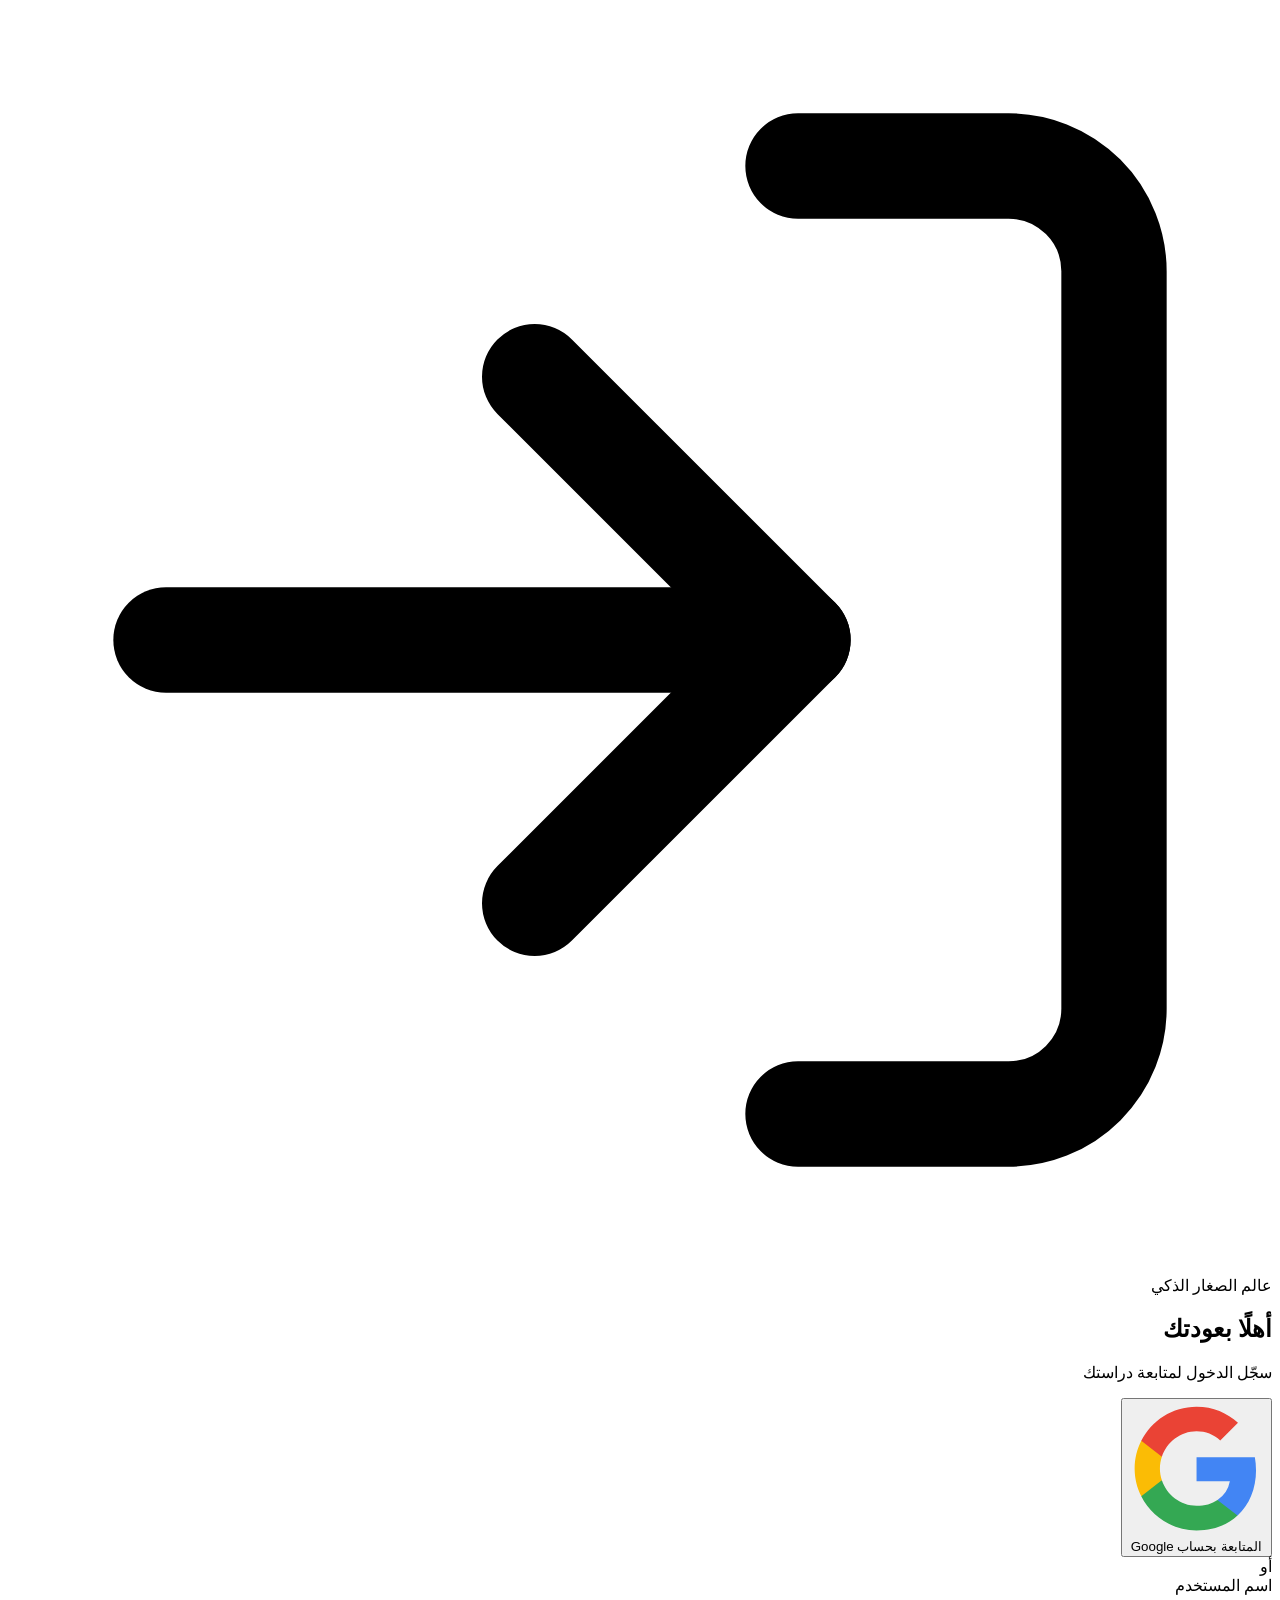
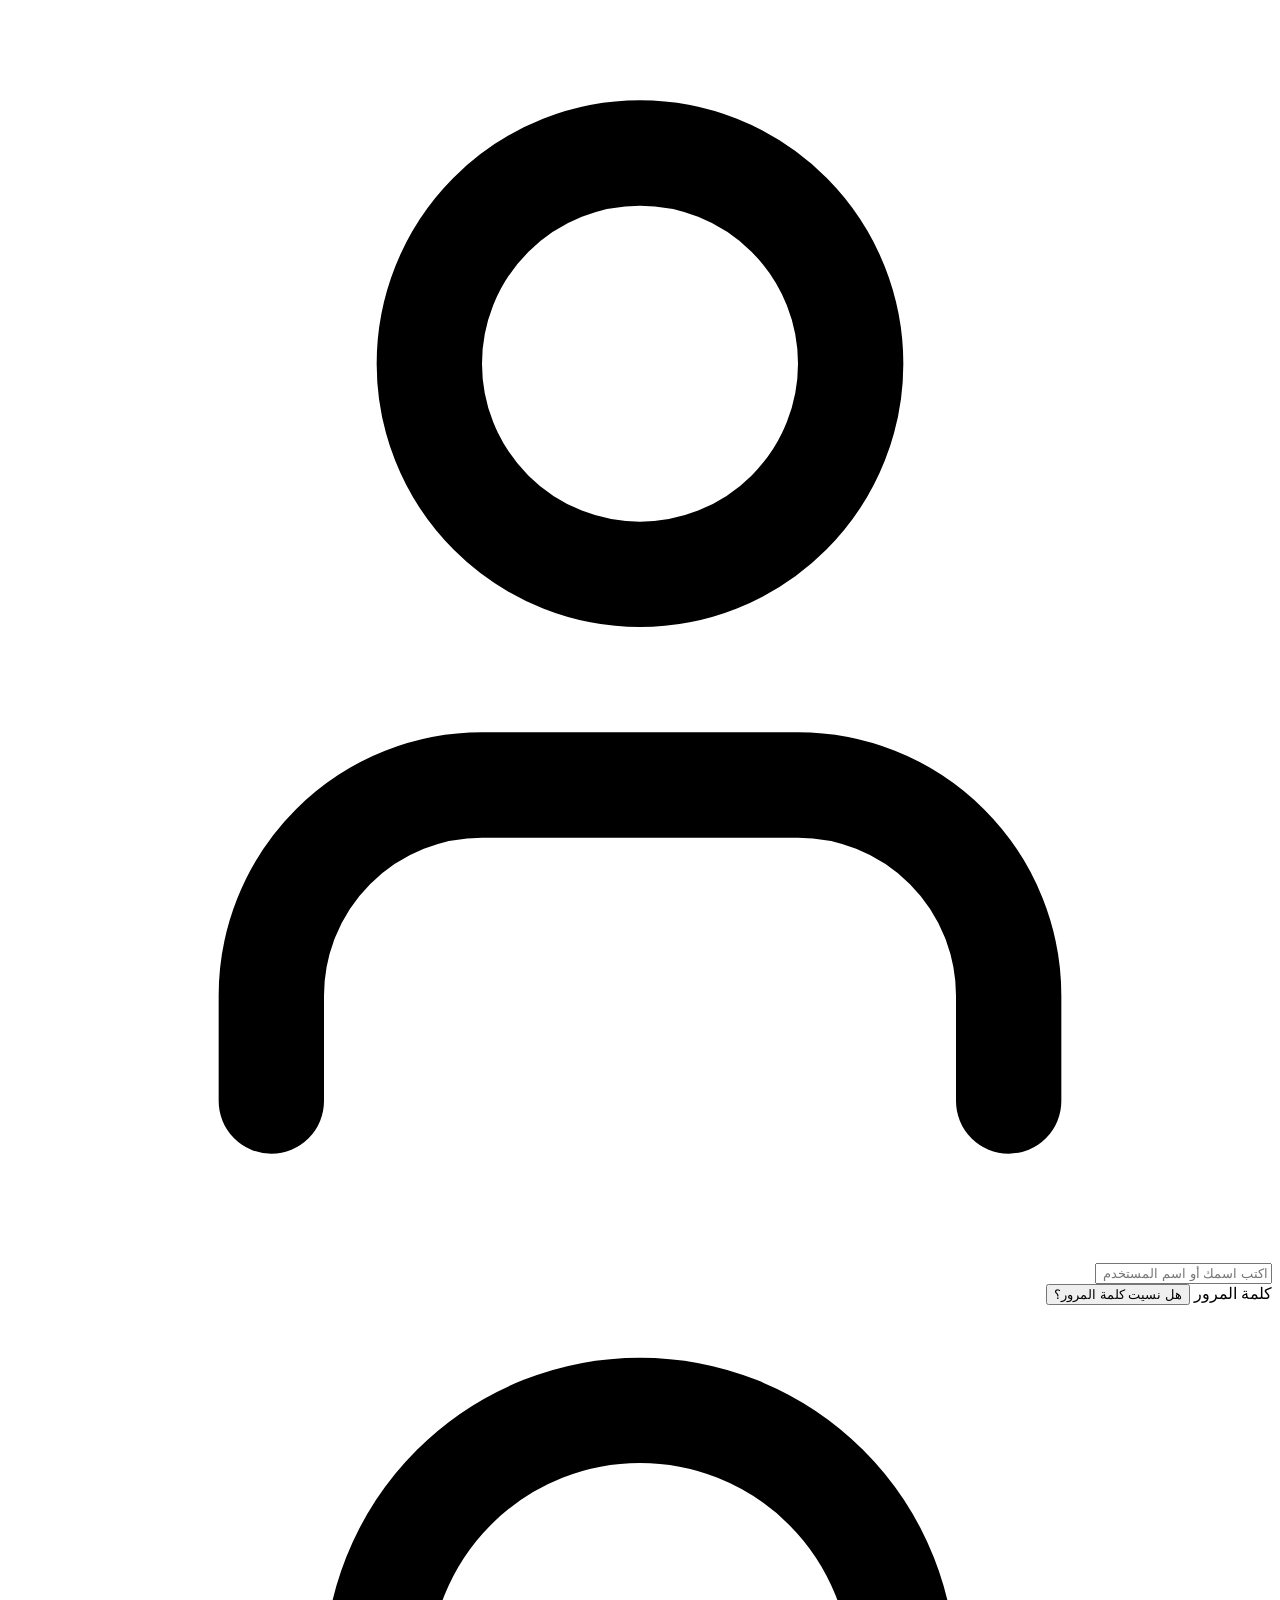
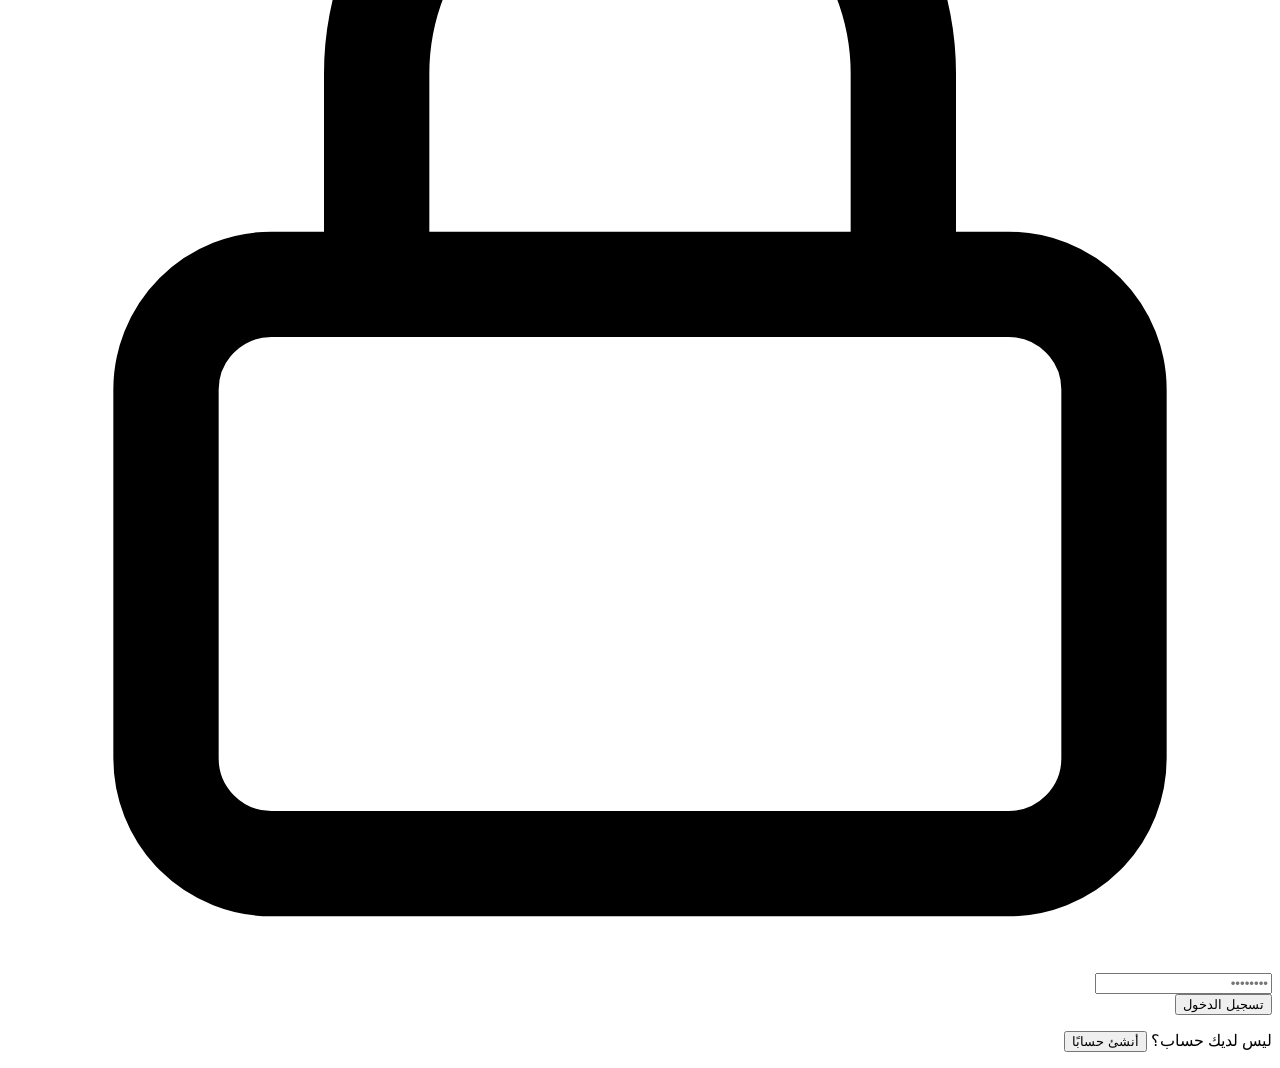
==== index.html @ a7dd7721 "????? index.html" ====
<!DOCTYPE html>
<html lang="ar" dir="rtl">
<head>
  <meta charset="UTF-8">
  <meta name="viewport" content="width=device-width, initial-scale=1.0">
  <meta name="theme-color" content="#6d4df6">
  <meta name="description" content="عالم الصغار الذكي — مساعد دراسي عربي لطلاب الصفوف 5 إلى 8: اختر صفك ومادتك واكتب سؤالك، وسيصلك شرح بسيط بمثال من الحياة اليومية.">
  <title>عالم الصغار الذكي | مساعد ذكي لطلاب المرحلة المتوسطة</title>
  <link rel="preconnect" href="https://fonts.googleapis.com">
  <link rel="preconnect" href="https://fonts.gstatic.com" crossorigin>
  <link href="https://fonts.googleapis.com/css2?family=Baloo+Bhaijaan+2:wght@400..800&family=Tajawal:wght@300;400;500;700&display=swap" rel="stylesheet">
  <link rel="stylesheet" href="styles.css?v=17">
</head>
<body>

  <!-- ============ الهيدر ============ -->
  <header class="app-header" id="appHeader" hidden>
    <div class="header-inner">
      <a class="brand" href="index.html" id="brandLink" aria-label="عالم الصغار الذكي — الصفحة الرئيسية">
        <span class="brand-mark" aria-hidden="true">
          <svg viewBox="0 0 24 24" fill="none" stroke="currentColor" stroke-width="2" stroke-linecap="round" stroke-linejoin="round"><path d="M22 10 12 5 2 10l10 5 10-5z"/><path d="M6 12v5c0 1.7 2.7 3 6 3s6-1.3 6-3v-5"/></svg>
        </span>
        <span class="brand-name">عالم الصغار الذكي</span>
      </a>

      <div class="header-spacer"></div>

      <nav class="nav" id="mainNav" aria-label="التنقل الرئيسي">
        <button type="button" class="nav-item active" data-nav="ask" title="اسأل" aria-label="اسأل" aria-current="page">
          <svg viewBox="0 0 24 24" fill="none" stroke="currentColor" stroke-width="2" stroke-linecap="round" stroke-linejoin="round" aria-hidden="true"><path d="M21 15a2 2 0 0 1-2 2H7l-4 4V5a2 2 0 0 1 2-2h14a2 2 0 0 1 2 2z"/></svg>
          <span>اسأل</span>
        </button>
        <button type="button" class="nav-item" data-nav="weak" title="نقاط ضعفي" aria-label="نقاط ضعفي">
          <svg viewBox="0 0 24 24" fill="none" stroke="currentColor" stroke-width="2" stroke-linecap="round" stroke-linejoin="round" aria-hidden="true"><circle cx="12" cy="12" r="9"/><circle cx="12" cy="12" r="4"/><path d="M12 3v2M12 19v2M3 12h2M19 12h2"/></svg>
          <span>نقاط ضعفي</span>
        </button>
        <button type="button" class="nav-item" data-nav="progress" title="تقدّمي" aria-label="تقدّمي">
          <svg viewBox="0 0 24 24" fill="none" stroke="currentColor" stroke-width="2" stroke-linecap="round" stroke-linejoin="round" aria-hidden="true"><path d="M22 7 13.5 15.5 8.5 10.5 2 17"/><path d="M16 7h6v6"/></svg>
          <span>تقدّمي</span>
        </button>
        <button type="button" class="nav-item" data-nav="history" title="السجل" aria-label="السجل">
          <svg viewBox="0 0 24 24" fill="none" stroke="currentColor" stroke-width="2" stroke-linecap="round" stroke-linejoin="round" aria-hidden="true"><path d="M3 12a9 9 0 1 0 3-6.7"/><path d="M3 4v5h5"/><path d="M12 8v4l3 2"/></svg>
          <span>السجل</span>
        </button>
        <button type="button" class="nav-item" data-nav="parent" title="ولي الأمر" aria-label="ولي الأمر">
          <svg viewBox="0 0 24 24" fill="none" stroke="currentColor" stroke-width="2" stroke-linecap="round" stroke-linejoin="round" aria-hidden="true"><rect width="20" height="16" x="2" y="4" rx="2"/><path d="m22 7-8.97 5.7a1.94 1.94 0 0 1-2.06 0L2 7"/></svg>
          <span>ولي الأمر</span>
        </button>
      </nav>

      <button type="button" class="icon-btn" id="logoutBtn" title="تسجيل الخروج" aria-label="تسجيل الخروج">
        <svg viewBox="0 0 24 24" fill="none" stroke="currentColor" stroke-width="2" stroke-linecap="round" stroke-linejoin="round" aria-hidden="true"><path d="M9 21H5a2 2 0 0 1-2-2V5a2 2 0 0 1 2-2h4"/><polyline points="16 17 21 12 16 7"/><line x1="21" x2="9" y1="12" y2="12"/></svg>
      </button>
    </div>
  </header>

  <main class="app-main">

    <!-- ============ صفحة الدخول ============ -->
    <section id="loginView" class="login-page">
      <div class="login-wrap">
        <span class="brand-pill">
          <svg viewBox="0 0 24 24" fill="none" stroke="currentColor" stroke-width="2" stroke-linecap="round" stroke-linejoin="round" aria-hidden="true"><path d="M15 3h4a2 2 0 0 1 2 2v14a2 2 0 0 1-2 2h-4"/><polyline points="10 17 15 12 10 7"/><line x1="15" x2="3" y1="12" y2="12"/></svg>
          <span>عالم الصغار الذكي</span>
        </span>

        <div class="login-head">
          <h1 id="loginTitle">أهلًا بعودتك</h1>
          <p id="loginSub">سجّل الدخول لمتابعة دراستك</p>
        </div>

        <div class="card login-card">
          <button type="button" class="btn-google" id="googleBtn">
            <svg viewBox="0 0 24 24" aria-hidden="true">
              <path d="M22.56 12.25c0-.78-.07-1.53-.2-2.25H12v4.26h5.92a5.06 5.06 0 0 1-2.2 3.32v2.77h3.57c2.08-1.92 3.28-4.74 3.28-8.1z" fill="#4285F4"/>
              <path d="M12 23c2.97 0 5.46-.98 7.28-2.66l-3.57-2.77c-.98.66-2.23 1.06-3.71 1.06-2.86 0-5.29-1.93-6.16-4.53H2.18v2.84C3.99 20.53 7.7 23 12 23z" fill="#34A853"/>
              <path d="M5.84 14.09c-.22-.66-.35-1.36-.35-2.09s.13-1.43.35-2.09V7.07H2.18C1.43 8.55 1 10.22 1 12s.43 3.45 1.18 4.93l2.85-2.22.81-.62z" fill="#FBBC05"/>
              <path d="M12 5.38c1.62 0 3.06.56 4.21 1.64l3.15-3.15C17.45 2.09 14.97 1 12 1 7.7 1 3.99 3.47 2.18 7.07l3.66 2.84c.87-2.6 3.3-4.53 6.16-4.53z" fill="#EA4335"/>
            </svg>
            المتابعة بحساب Google
          </button>

          <div class="divider"><span>أو</span></div>

          <form id="loginForm" class="login-form" novalidate>
            <div class="field">
              <label class="field-label" for="loginUsername">اسم المستخدم</label>
              <div class="input-wrap">
                <svg class="input-icon" viewBox="0 0 24 24" fill="none" stroke="currentColor" stroke-width="2" stroke-linecap="round" stroke-linejoin="round" aria-hidden="true"><path d="M19 21v-2a4 4 0 0 0-4-4H9a4 4 0 0 0-4 4v2"/><circle cx="12" cy="7" r="4"/></svg>
                <input id="loginUsername" type="text" placeholder="اكتب اسمك أو اسم المستخدم" autocomplete="username" />
              </div>
            </div>

            <div class="field">
              <div class="label-row">
                <label class="field-label" for="loginPassword">كلمة المرور</label>
                <button type="button" class="link link-sm" id="forgotBtn">هل نسيت كلمة المرور؟</button>
              </div>
              <div class="input-wrap">
                <svg class="input-icon" viewBox="0 0 24 24" fill="none" stroke="currentColor" stroke-width="2" stroke-linecap="round" stroke-linejoin="round" aria-hidden="true"><rect width="18" height="11" x="3" y="11" rx="2"/><path d="M7 11V7a5 5 0 0 1 10 0v4"/></svg>
                <input id="loginPassword" type="password" placeholder="••••••••" autocomplete="current-password" />
              </div>
            </div>

            <p id="loginError" class="login-error" hidden>يرجى كتابة اسم المستخدم وكلمة مرور من 4 أحرف على الأقل.</p>
            <p id="loginNotice" class="login-notice" hidden></p>

            <button type="submit" class="btn-primary btn-block btn-lg" id="loginSubmit">تسجيل الدخول</button>
          </form>

          <p class="login-foot">
            <span id="loginFootText">ليس لديك حساب؟</span>
            <button type="button" class="link" id="loginModeToggle">أنشئ حسابًا</button>
          </p>
        </div>
      </div>
    </section>

    <!-- ============ صفحة السؤال ============ -->
    <section id="askView" class="view" hidden>
      <div class="hero">
        <span class="badge">
          <svg viewBox="0 0 24 24" fill="none" stroke="currentColor" stroke-width="2" stroke-linecap="round" stroke-linejoin="round" aria-hidden="true"><path d="M12 3l1.9 5.1L19 10l-5.1 1.9L12 17l-1.9-5.1L5 10l5.1-1.9z"/><path d="M19 14.5l.6 1.6 1.6.6-1.6.6L19 19l-.6-1.6-1.6-.6 1.6-.6z"/></svg>
          مساعد ذكي • الصفوف 5 إلى 8
        </span>
        <h1 class="hero-title">سؤالك… وشرح بمستوى صفك</h1>
        <p class="hero-sub">اختر صفك والمادة، واكتب سؤالك بكلامك العادي. سأشرح لك بجمل قصيرة، ثم بمثال من حياتك اليومية.</p>
      </div>

      <section class="card ask-card">
        <div class="step">
          <div class="step-label">
            <span class="step-num">1</span>
            <svg class="step-ico" viewBox="0 0 24 24" fill="none" stroke="currentColor" stroke-width="2" stroke-linecap="round" stroke-linejoin="round" aria-hidden="true"><line x1="4" y1="9" x2="20" y2="9"/><line x1="4" y1="15" x2="20" y2="15"/><line x1="10" y1="3" x2="8" y2="21"/><line x1="16" y1="3" x2="14" y2="21"/></svg>
            <h2 class="step-title">صفك الدراسي</h2>
          </div>
          <div id="gradePills" class="grade-pills">
            <button type="button" class="grade-pill" data-grade="5" aria-pressed="false">الصف 5</button>
            <button type="button" class="grade-pill" data-grade="6" aria-pressed="false">الصف 6</button>
            <button type="button" class="grade-pill" data-grade="7" aria-pressed="false">الصف 7</button>
            <button type="button" class="grade-pill" data-grade="8" aria-pressed="false">الصف 8</button>
          </div>
        </div>

        <div class="step">
          <div class="step-label">
            <span class="step-num">2</span>
            <svg class="step-ico" viewBox="0 0 24 24" fill="none" stroke="currentColor" stroke-width="2" stroke-linecap="round" stroke-linejoin="round" aria-hidden="true"><path d="M12 2 2 7l10 5 10-5-10-5z"/><path d="M2 17l10 5 10-5"/><path d="M2 12l10 5 10-5"/></svg>
            <h2 class="step-title">المادة</h2>
          </div>
          <div id="subjectGrid" class="subject-grid"></div>
        </div>

        <div class="step step-last">
          <div class="step-label">
            <span class="step-num">3</span>
            <svg class="step-ico" viewBox="0 0 24 24" fill="none" stroke="currentColor" stroke-width="2" stroke-linecap="round" stroke-linejoin="round" aria-hidden="true"><path d="M12 3l1.9 5.1L19 10l-5.1 1.9L12 17l-1.9-5.1L5 10l5.1-1.9z"/><path d="M19 14.5l.6 1.6 1.6.6-1.6.6L19 19l-.6-1.6-1.6-.6 1.6-.6z"/></svg>
            <h2 class="step-title">سؤالك</h2>
          </div>

          <form id="askForm" class="ask-form" novalidate>
            <div class="examples">
              <span class="examples-label">جرّب مثالًا:</span>
              <div id="examples" class="example-chips"></div>
            </div>
            <label class="sr-only" for="questionInput">سؤالك</label>
            <textarea id="questionInput" rows="4" maxlength="500" placeholder="اكتب سؤالك هنا بكلامك العادي… مثل: ليش البحر مالح؟"></textarea>
            <p id="askError" class="ask-error" hidden>اكتب سؤالك أولًا، ثم اضغط «اشرح لي».</p>

            <div class="attach-row">
              <button type="button" class="btn-outline btn-sm attach-btn" id="attachBtn">
                <svg viewBox="0 0 24 24" fill="none" stroke="currentColor" stroke-width="2" stroke-linecap="round" stroke-linejoin="round" aria-hidden="true"><path d="m21 12-8.5 8.5a5 5 0 0 1-7-7l9-9a3.5 3.5 0 0 1 5 5l-9 9a2 2 0 0 1-3-3l8-8"/></svg>
                <span>أرفق صورة أو ملفًا</span>
              </button>
              <input type="file" id="attachInput" class="sr-only" multiple accept="image/png,image/jpeg,image/webp,image/gif,.txt,.md,.csv" />
              <span class="attach-hint">صورة من الكتاب أو ملف نصي (txt / md) — ملفان كحد أقصى.</span>
            </div>

            <div id="attachList" class="attach-list" hidden></div>
            <p id="attachNotice" class="attach-notice" hidden></p>

            <button type="submit" class="btn-primary btn-lg ask-submit" id="askSubmit">
              <svg viewBox="0 0 24 24" fill="none" stroke="currentColor" stroke-width="2" stroke-linecap="round" stroke-linejoin="round" aria-hidden="true"><path d="M21 15a2 2 0 0 1-2 2H7l-4 4V5a2 2 0 0 1 2-2h14a2 2 0 0 1 2 2z"/></svg>
              <span>اشرح لي</span>
            </button>
          </form>
        </div>
      </section>

      <div id="answerArea" class="answer-area" hidden></div>
    </section>

    <!-- ============ صفحة نقاط ضعفي ============ -->
    <section id="weakView" class="view" hidden>
      <header class="page-head">
        <span class="badge">
          <svg viewBox="0 0 24 24" fill="none" stroke="currentColor" stroke-width="2" stroke-linecap="round" stroke-linejoin="round" aria-hidden="true"><circle cx="12" cy="12" r="9"/><circle cx="12" cy="12" r="4"/><path d="M12 3v2M12 19v2M3 12h2M19 12h2"/></svg>
          متابعة تقدمك
        </span>
        <h1>نقاط ضعفي</h1>
        <p>أكثر المصطلحات التي سألت عنها. ابدأ بالتي في الأعلى، واضغط «اشرح أبسط» لتوضيحها أكثر.</p>
      </header>

      <div class="filter-chips" id="weakFilters" role="group" aria-label="تصفية حسب المادة"></div>

      <div id="weakEmpty" class="empty-state" hidden>
        <div class="empty-icon" aria-hidden="true">
          <svg viewBox="0 0 24 24" fill="none" stroke="currentColor" stroke-width="2" stroke-linecap="round" stroke-linejoin="round"><path d="M9 11l3 3L22 4"/><path d="M21 12v7a2 2 0 0 1-2 2H5a2 2 0 0 1-2-2V5a2 2 0 0 1 2-2h11"/></svg>
        </div>
        <h2 id="weakEmptyTitle">قائمتك فارغة حتى الآن</h2>
        <p>ابدأ بسؤالك الأول، وسأجمع لك كل مصطلح صعب لتتابع تقدمك هنا.</p>
        <button type="button" class="btn-primary" id="weakEmptyCta">
          <svg viewBox="0 0 24 24" fill="none" stroke="currentColor" stroke-width="2" stroke-linecap="round" stroke-linejoin="round" aria-hidden="true"><path d="M21 15a2 2 0 0 1-2 2H7l-4 4V5a2 2 0 0 1 2-2h14a2 2 0 0 1 2 2z"/></svg>
          اسأل سؤالك الأول
        </button>
      </div>

      <ol id="weakList" class="weak-list" hidden></ol>

      <div class="weak-footer">
        <button type="button" class="btn-outline btn-sm" id="clearWeak">مسح القائمة</button>
      </div>
    </section>

    <!-- ============ صفحة تقدّمي ============ -->
    <section id="progressView" class="view" hidden>
      <header class="page-head">
        <span class="badge">
          <svg viewBox="0 0 24 24" fill="none" stroke="currentColor" stroke-width="2" stroke-linecap="round" stroke-linejoin="round" aria-hidden="true"><path d="M22 7 13.5 15.5 8.5 10.5 2 17"/><path d="M16 7h6v6"/></svg>
          متابعة تقدمك
        </span>
        <h1>تقدّمي</h1>
        <p>نلخّص لك عدد أسئلتك ودقة تدريبك هذا الأسبوع مقارنة بالأسبوع الماضي.</p>
      </header>

      <section class="stats-card">
        <div class="stats-grid">
          <div class="stat">
            <div class="stat-value" id="statQuestions">0</div>
            <div class="stat-label">سؤالًا سألته</div>
          </div>
          <div class="stat">
            <div class="stat-value" id="statAccuracy">—</div>
            <div class="stat-label">دقة التدريب</div>
          </div>
          <div class="stat">
            <div class="stat-value" id="statWeek">0</div>
            <div class="stat-label">سؤالًا هذا الأسبوع</div>
          </div>
        </div>
        <p class="progress-trend" id="progressTrend"></p>
      </section>

      <section class="card progress-card">
        <h2 class="progress-title">
          <svg viewBox="0 0 24 24" fill="none" stroke="currentColor" stroke-width="2" stroke-linecap="round" stroke-linejoin="round" aria-hidden="true"><path d="M21 15a2 2 0 0 1-2 2H7l-4 4V5a2 2 0 0 1 2-2h14a2 2 0 0 1 2 2z"/></svg>
          آخر أسئلتك
        </h2>
        <ol id="progressHistory" class="history-list"></ol>
        <div id="progressEmpty" class="progress-empty" hidden>
          <p>لم تسأل أي سؤال بعد. ابدأ بسؤالك الأول وسترى تقدمك هنا.</p>
          <button type="button" class="btn-primary" id="progressCta">اسأل سؤالك الأول</button>
        </div>
        <div class="progress-more">
          <button type="button" class="btn-outline" id="progressAllBtn">
            <svg viewBox="0 0 24 24" fill="none" stroke="currentColor" stroke-width="2" stroke-linecap="round" stroke-linejoin="round" aria-hidden="true"><path d="M3 12a9 9 0 1 0 3-6.7"/><path d="M3 4v5h5"/><path d="M12 8v4l3 2"/></svg>
            عرض السجل الكامل
          </button>
        </div>
      </section>
    </section>

    <!-- ============ صفحة السجل ============ -->
    <section id="historyView" class="view" hidden>
      <header class="page-head">
        <span class="badge">
          <svg viewBox="0 0 24 24" fill="none" stroke="currentColor" stroke-width="2" stroke-linecap="round" stroke-linejoin="round" aria-hidden="true"><path d="M3 12a9 9 0 1 0 3-6.7"/><path d="M3 4v5h5"/><path d="M12 8v4l3 2"/></svg>
          محفوظ على جهازك
        </span>
        <h1>السجل</h1>
        <p>كل أسئلتك محفوظة هنا تلقائيًا. ابحث عنها، أعد فتح الشرح، أو خذ نسخة احتياطية تحفظها في مكان آمن.</p>
      </header>

      <section class="card history-card">
        <div class="history-search-wrap">
          <svg class="history-search-icon" viewBox="0 0 24 24" fill="none" stroke="currentColor" stroke-width="2" stroke-linecap="round" stroke-linejoin="round" aria-hidden="true"><circle cx="11" cy="11" r="7"/><path d="m20 20-3.5-3.5"/></svg>
          <label class="sr-only" for="historySearch">ابحث في أسئلتك</label>
          <input id="historySearch" type="search" placeholder="ابحث في أسئلتك… مثل: الكسر" autocomplete="off" />
        </div>

        <div class="filter-chips" id="historyFilters" role="group" aria-label="تصفية السجل حسب المادة"></div>

        <p class="history-count" id="historyCount"></p>
        <ol id="historyFull" class="history-full"></ol>

        <div id="historyEmpty" class="empty-state" hidden>
          <div class="empty-icon" aria-hidden="true">
            <svg viewBox="0 0 24 24" fill="none" stroke="currentColor" stroke-width="2" stroke-linecap="round" stroke-linejoin="round"><path d="M3 12a9 9 0 1 0 3-6.7"/><path d="M3 4v5h5"/><path d="M12 8v4l3 2"/></svg>
          </div>
          <h2 id="historyEmptyTitle">سجلك فارغ حتى الآن</h2>
          <p id="historyEmptyText">ابدأ بسؤالك الأول، وسيُحفظ هنا لتتمكن من الرجوع إليه في أي وقت.</p>
          <button type="button" class="btn-primary" id="historyEmptyCta">اسأل سؤالك الأول</button>
        </div>

        <div class="history-actions">
          <button type="button" class="btn-outline" id="historyExport">
            <svg viewBox="0 0 24 24" fill="none" stroke="currentColor" stroke-width="2" stroke-linecap="round" stroke-linejoin="round" aria-hidden="true"><path d="M21 15v4a2 2 0 0 1-2 2H5a2 2 0 0 1-2-2v-4"/><path d="m7 10 5 5 5-5"/><path d="M12 15V3"/></svg>
            نسخة احتياطية
          </button>
          <button type="button" class="btn-outline" id="historyImportBtn">
            <svg viewBox="0 0 24 24" fill="none" stroke="currentColor" stroke-width="2" stroke-linecap="round" stroke-linejoin="round" aria-hidden="true"><path d="M21 15v4a2 2 0 0 1-2 2H5a2 2 0 0 1-2-2v-4"/><path d="m7 8 5-5 5 5"/><path d="M12 3v12"/></svg>
            استعادة نسخة
          </button>
          <input type="file" id="historyImport" class="sr-only" accept=".json,application/json" />
          <button type="button" class="btn-outline btn-danger" id="historyClear">حذف السجل</button>
        </div>

        <p id="historyNotice" class="login-notice" hidden></p>
        <p id="historyError" class="login-error" hidden></p>
      </section>

      <section class="card storage-card">
        <h2 class="progress-title">
          <svg viewBox="0 0 24 24" fill="none" stroke="currentColor" stroke-width="2" stroke-linecap="round" stroke-linejoin="round" aria-hidden="true"><ellipse cx="12" cy="5" rx="9" ry="3"/><path d="M3 5v14a9 3 0 0 0 18 0V5"/><path d="M3 12a9 3 0 0 0 18 0"/></svg>
          حفظ البيانات
        </h2>
        <p class="sources-sub">
          يُحفظ كل شيء تلقائيًا على هذا الجهاز عند كل سؤال أو اختبار: الأسئلة، المرفقات، نقاط الضعف،
          نتائج الاختبارات، وملفات المعلم. لا تحتاج إلى زر حفظ.
        </p>

        <div class="storage-meter" role="img" aria-label="مساحة التخزين المستخدمة">
          <span id="storageFill"></span>
        </div>
        <p class="storage-text" id="storageText"></p>

        <p class="storage-sub">تفصيل بيانات حسابك الحالي:</p>
        <ul class="storage-list" id="storageList"></ul>

        <p class="parent-hint">
          النسخة الاحتياطية ملف JSON صغير يمكنك حفظه أو إرساله لنفسك، ثم استعادته على جهاز آخر.
          البيانات تبقى في متصفحك ولا تُرسل إلى أي خادم.
        </p>
      </section>
    </section>

    <!-- ============ صفحة ولي الأمر ============ -->
    <section id="parentView" class="view" hidden>
      <div class="hero hero-compact">
        <span class="badge">
          <svg viewBox="0 0 24 24" fill="none" stroke="currentColor" stroke-width="2" stroke-linecap="round" stroke-linejoin="round" aria-hidden="true"><rect width="20" height="16" x="2" y="4" rx="2"/><path d="m22 7-8.97 5.7a1.94 1.94 0 0 1-2.06 0L2 7"/></svg>
          متابعة ولي الأمر
        </span>
        <h1 class="hero-title">تقرير ولي الأمر</h1>
        <p class="hero-sub">نجمع لك ملخّصًا قصيرًا عن أسئلة الطالب ونقاط ضعفه ودقة تدريبه، ويمكنك إرساله إلى بريدك.</p>
      </div>

      <section class="card parent-card">
        <form id="parentForm" class="parent-form" novalidate>
          <div class="field">
            <label class="field-label" for="parentEmail">بريد ولي الأمر</label>
            <div class="input-wrap">
              <svg class="input-icon" viewBox="0 0 24 24" fill="none" stroke="currentColor" stroke-width="2" stroke-linecap="round" stroke-linejoin="round" aria-hidden="true"><rect width="20" height="16" x="2" y="4" rx="2"/><path d="m22 7-8.97 5.7a1.94 1.94 0 0 1-2.06 0L2 7"/></svg>
              <input id="parentEmail" type="email" dir="ltr" placeholder="parent@example.com" autocomplete="email" />
            </div>
          </div>
          <button type="submit" class="btn-primary" id="parentSave">حفظ البريد</button>
        </form>

        <p id="parentNotice" class="login-notice" hidden></p>
        <p id="parentError" class="login-error" hidden></p>

        <div class="parent-report" id="parentReport"></div>

        <div class="parent-actions">
          <button type="button" class="btn-outline" id="sendReportBtn">
            <svg viewBox="0 0 24 24" fill="none" stroke="currentColor" stroke-width="2" stroke-linecap="round" stroke-linejoin="round" aria-hidden="true"><path d="m22 2-7 20-4-9-9-4z"/><path d="M22 2 11 13"/></svg>
            أرسل التقرير الآن
          </button>
        </div>
        <p class="parent-hint">يفتح التقرير في تطبيق البريد على جهازك — لا تُرسل البيانات إلى أي خادم.</p>
      </section>

      <section class="card sources-card">
        <h2 class="progress-title">
          <svg viewBox="0 0 24 24" fill="none" stroke="currentColor" stroke-width="2" stroke-linecap="round" stroke-linejoin="round" aria-hidden="true"><path d="M15 2H6a2 2 0 0 0-2 2v16a2 2 0 0 0 2 2h12a2 2 0 0 0 2-2V7z"/><path d="M14 2v5h5"/></svg>
          ملفات المعلم / ولي الأمر
        </h2>
        <p class="sources-sub">
          أضف ملف ملاحظات نصيًا (txt أو md) فيه شرح الدرس أو المصطلحات. عند سؤال الطالب عن شيء
          موجود في الملف، ستظهر الملاحظة داخل الشرح تحت عنوان «من ملفات معلمك».
        </p>
        <p class="sources-format">
          صيغة اختيارية لكل سطر: <code>المصطلح | التعريف | مثال</code> — أو اكتب السطر كملاحظة عادية.
        </p>

        <div class="sources-actions">
          <button type="button" class="btn-outline" id="sourceBtn">
            <svg viewBox="0 0 24 24" fill="none" stroke="currentColor" stroke-width="2" stroke-linecap="round" stroke-linejoin="round" aria-hidden="true"><path d="M12 5v14M5 12h14"/></svg>
            أضف ملفًا نصيًا
          </button>
          <input type="file" id="sourceInput" class="sr-only" multiple accept=".txt,.md,.csv,text/plain" />
          <span class="sources-count" id="sourcesCount"></span>
        </div>

        <p id="sourceNotice" class="login-notice" hidden></p>
        <p id="sourceError" class="login-error" hidden></p>

        <ul id="sourceList" class="source-list"></ul>
        <p id="sourceEmpty" class="sources-empty" hidden>لا توجد ملفات مضافة بعد — أضف ملف الدرس الأول ليستفيد منه الطالب.</p>
        <p class="parent-hint">الملفات تُحفظ على هذا الجهاز فقط (localStorage)، ولا تُرسل إلى أي خادم. الحد: 5 ملفات، و2 ميجابايت للملف.</p>
      </section>
    </section>

  </main>

  <script src="data.js?v=17"></script>
  <script src="app.js?v=17"></script>
</body>
</html>
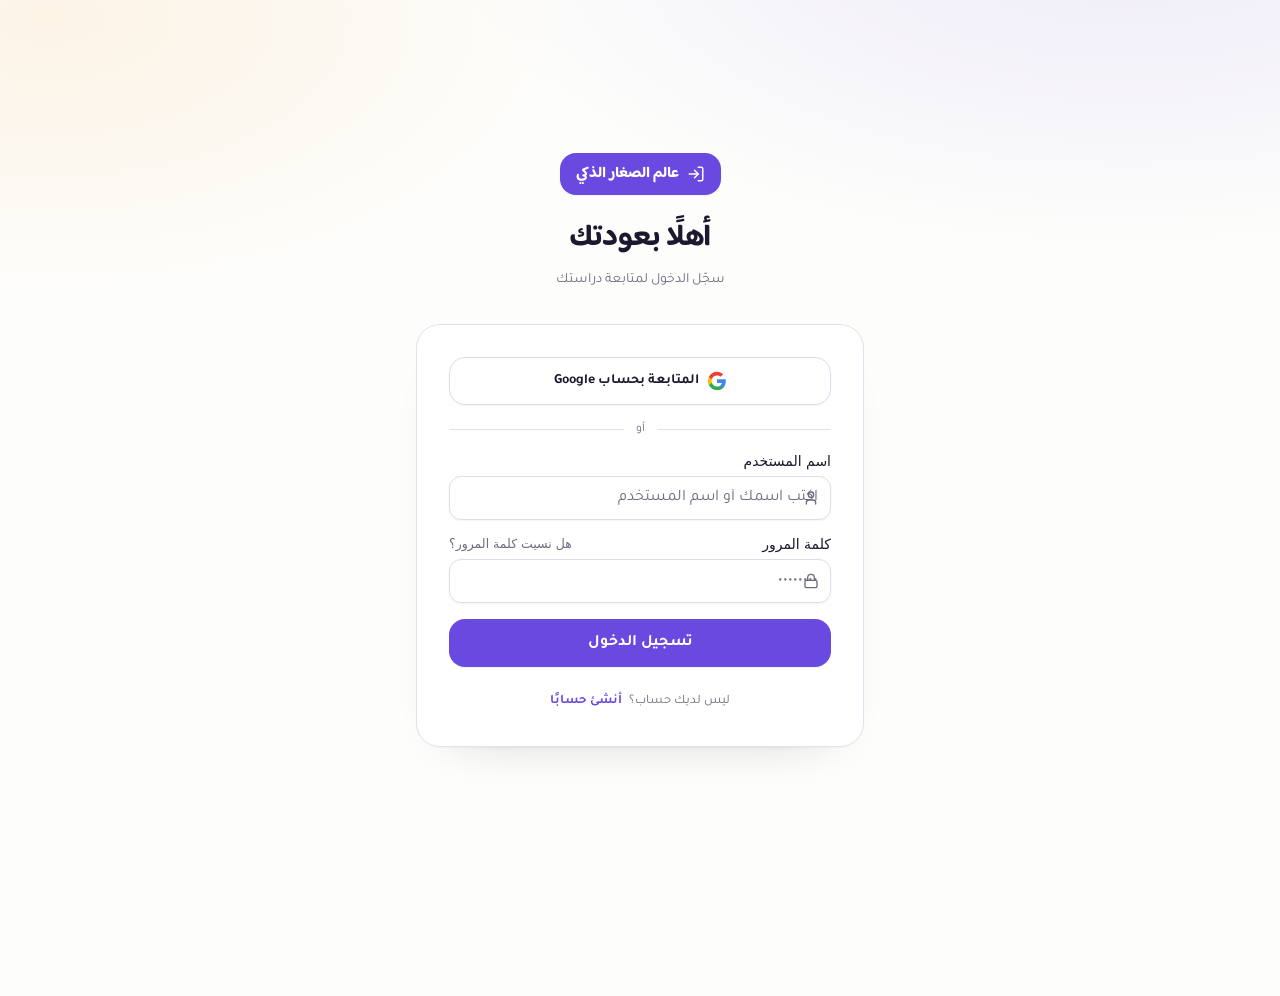
==== commit 663ef3e1: "????? index.html" ====
--- a/index.html
+++ b/index.html
@@ -9,7 +9,7 @@
   <link rel="preconnect" href="https://fonts.googleapis.com">
   <link rel="preconnect" href="https://fonts.gstatic.com" crossorigin>
   <link href="https://fonts.googleapis.com/css2?family=Baloo+Bhaijaan+2:wght@400..800&family=Tajawal:wght@300;400;500;700&display=swap" rel="stylesheet">
-  <link rel="stylesheet" href="styles.css?v=17">
+  <link rel="stylesheet" href="styles.css?v=18">
 </head>
 <body>
 
@@ -47,6 +47,8 @@
           <span>ولي الأمر</span>
         </button>
       </nav>
+
+      <button type="button" class="icon-btn textsize-btn" id="textSizeBtn" title="تكبير الخط" aria-label="تكبير الخط" aria-pressed="false" hidden>أ+</button>
 
       <button type="button" class="icon-btn" id="logoutBtn" title="تسجيل الخروج" aria-label="تسجيل الخروج">
         <svg viewBox="0 0 24 24" fill="none" stroke="currentColor" stroke-width="2" stroke-linecap="round" stroke-linejoin="round" aria-hidden="true"><path d="M9 21H5a2 2 0 0 1-2-2V5a2 2 0 0 1 2-2h4"/><polyline points="16 17 21 12 16 7"/><line x1="21" x2="9" y1="12" y2="12"/></svg>
@@ -173,11 +175,16 @@
                 <span>أرفق صورة أو ملفًا</span>
               </button>
               <input type="file" id="attachInput" class="sr-only" multiple accept="image/png,image/jpeg,image/webp,image/gif,.txt,.md,.csv" />
+              <button type="button" class="btn-outline btn-sm mic-btn" id="micBtn" aria-pressed="false" hidden>
+                <svg viewBox="0 0 24 24" fill="none" stroke="currentColor" stroke-width="2" stroke-linecap="round" stroke-linejoin="round" aria-hidden="true"><rect x="9" y="2" width="6" height="12" rx="3"/><path d="M5 10v2a7 7 0 0 0 14 0v-2"/><line x1="12" y1="19" x2="12" y2="22"/></svg>
+                <span class="mic-label">تكلّم بسؤالك</span>
+              </button>
               <span class="attach-hint">صورة من الكتاب أو ملف نصي (txt / md) — ملفان كحد أقصى.</span>
             </div>
 
             <div id="attachList" class="attach-list" hidden></div>
             <p id="attachNotice" class="attach-notice" hidden></p>
+            <p id="micNotice" class="attach-notice" hidden></p>
 
             <button type="submit" class="btn-primary btn-lg ask-submit" id="askSubmit">
               <svg viewBox="0 0 24 24" fill="none" stroke="currentColor" stroke-width="2" stroke-linecap="round" stroke-linejoin="round" aria-hidden="true"><path d="M21 15a2 2 0 0 1-2 2H7l-4 4V5a2 2 0 0 1 2-2h14a2 2 0 0 1 2 2z"/></svg>
@@ -414,7 +421,7 @@
 
   </main>
 
-  <script src="data.js?v=17"></script>
-  <script src="app.js?v=17"></script>
+  <script src="data.js?v=18"></script>
+  <script src="app.js?v=18"></script>
 </body>
 </html>
--- a/styles.css
+++ b/styles.css
@@ -0,0 +1,2674 @@
+/* ============================================================
+   عالم الصغار الذكي — Smart Kids' World
+   تصميم مطابق لنظام Base44: بنفسجي 6949DF + خلفية عاجية
+   ============================================================ */
+
+* {
+  box-sizing: border-box;
+  margin: 0;
+  padding: 0;
+}
+
+:root {
+  --background: #fdfdfb;
+  --foreground: #1b182f;
+  --card: #ffffff;
+  --primary: #6949df;
+  --primary-hover: #5a3bd0;
+  --primary-soft: rgba(105, 73, 223, 0.1);
+  --primary-foreground: #ffffff;
+  --secondary: #f4f2fd;
+  --secondary-60: rgba(244, 242, 253, 0.6);
+  --secondary-40: rgba(244, 242, 253, 0.4);
+  --muted-foreground: #6f6b80;
+  --accent: #f9a12b;
+  --border: #e3e1ef;
+  --border-70: rgba(227, 225, 239, 0.7);
+  --input: #dedceb;
+  --destructive: #dc2626;
+  --radius: 16px;
+
+  --font-heading: "Baloo Bhaijaan 2", "Tajawal", system-ui, sans-serif;
+  --font-body: "Tajawal", "Segoe UI", system-ui, sans-serif;
+
+  --shadow-sm: 0 1px 2px rgba(27, 24, 47, 0.05);
+  --shadow-card: 0 1px 2px rgba(27, 24, 47, 0.04), 0 24px 48px -40px rgba(27, 24, 47, 0.28);
+  --ring: 0 0 0 3px rgba(105, 73, 223, 0.16);
+}
+
+html {
+  scroll-behavior: smooth;
+  overflow-x: clip;
+}
+
+body {
+  min-height: 100vh;
+  font-family: var(--font-body);
+  font-size: 16px;
+  line-height: 1.75;
+  color: var(--foreground);
+  background-color: var(--background);
+  background-image:
+    radial-gradient(1100px 520px at 88% -8%, rgba(105, 73, 223, 0.1), transparent 62%),
+    radial-gradient(900px 480px at 4% 2%, rgba(249, 161, 43, 0.1), transparent 58%);
+  background-attachment: fixed;
+  overflow-x: clip;
+  -webkit-font-smoothing: antialiased;
+  text-rendering: optimizeLegibility;
+}
+
+[hidden] {
+  display: none !important;
+}
+
+.sr-only {
+  position: absolute;
+  width: 1px;
+  height: 1px;
+  padding: 0;
+  margin: -1px;
+  overflow: hidden;
+  clip: rect(0 0 0 0);
+  white-space: nowrap;
+  border: 0;
+}
+
+::selection {
+  background: rgba(105, 73, 223, 0.2);
+}
+
+:focus-visible {
+  outline: 2px solid var(--primary);
+  outline-offset: 2px;
+}
+
+/* ================= الهيدر ================= */
+.app-header {
+  position: sticky;
+  top: 0;
+  z-index: 30;
+  border-bottom: 1px solid var(--border-70);
+  background: rgba(253, 253, 251, 0.85);
+  -webkit-backdrop-filter: blur(20px);
+  backdrop-filter: blur(20px);
+}
+
+.header-inner {
+  max-width: 1024px;
+  margin: 0 auto;
+  padding: 12px 16px;
+  display: flex;
+  align-items: center;
+  gap: 12px;
+}
+
+.header-spacer {
+  flex: 1;
+}
+
+.brand {
+  display: flex;
+  align-items: center;
+  gap: 10px;
+  flex-shrink: 0;
+  text-decoration: none;
+  color: inherit;
+  border-radius: 16px;
+}
+
+.brand-mark {
+  display: grid;
+  place-items: center;
+  width: 40px;
+  height: 40px;
+  border-radius: 16px;
+  background: var(--primary);
+  color: var(--primary-foreground);
+  box-shadow: var(--shadow-sm);
+  flex: 0 0 auto;
+}
+
+.brand-mark svg {
+  width: 20px;
+  height: 20px;
+}
+
+.brand-name {
+  font-family: var(--font-heading);
+  font-size: 18px;
+  font-weight: 700;
+  line-height: 1.3;
+}
+
+.nav {
+  display: flex;
+  align-items: center;
+  gap: 4px;
+  padding: 4px;
+  border: 1px solid var(--border-70);
+  border-radius: 16px;
+  background: var(--secondary-60);
+}
+
+.nav-item {
+  display: flex;
+  align-items: center;
+  gap: 6px;
+  padding: 8px 12px;
+  border: 0;
+  border-radius: 12px;
+  background: transparent;
+  color: var(--muted-foreground);
+  font-family: inherit;
+  font-size: 12px;
+  font-weight: 600;
+  cursor: pointer;
+  transition: background 0.16s ease, color 0.16s ease;
+  white-space: nowrap;
+}
+
+.nav-item svg {
+  width: 16px;
+  height: 16px;
+  flex: 0 0 auto;
+}
+
+.nav-item:hover {
+  color: var(--foreground);
+}
+
+.nav-item.active {
+  background: var(--card);
+  color: var(--foreground);
+  box-shadow: var(--shadow-sm);
+}
+
+.icon-btn {
+  display: grid;
+  place-items: center;
+  width: 40px;
+  height: 40px;
+  flex: 0 0 auto;
+  border: 1px solid var(--border-70);
+  border-radius: 16px;
+  background: transparent;
+  color: var(--muted-foreground);
+  cursor: pointer;
+  transition: background 0.16s ease, color 0.16s ease;
+}
+
+.icon-btn svg {
+  width: 16px;
+  height: 16px;
+}
+
+.icon-btn:hover {
+  background: var(--secondary);
+  color: var(--foreground);
+}
+
+/* ================= التخطيط ================= */
+.app-main {
+  max-width: 768px;
+  margin: 0 auto;
+  padding: 0 16px 96px;
+}
+
+.view {
+  padding-top: 48px;
+  animation: rise 0.35s cubic-bezier(0.22, 1, 0.36, 1) both;
+}
+
+@keyframes rise {
+  from { opacity: 0; transform: translateY(10px); }
+  to { opacity: 1; transform: translateY(0); }
+}
+
+/* ================= صفحة الدخول ================= */
+.login-page {
+  min-height: 100vh;
+  display: flex;
+  align-items: center;
+  justify-content: center;
+  padding: 48px 16px;
+  animation: rise 0.35s cubic-bezier(0.22, 1, 0.36, 1) both;
+}
+
+.login-wrap {
+  width: 100%;
+  max-width: 448px;
+  text-align: center;
+}
+
+.brand-pill {
+  display: inline-flex;
+  align-items: center;
+  gap: 8px;
+  padding: 8px 16px;
+  border-radius: 16px;
+  background: var(--primary);
+  color: var(--primary-foreground);
+  font-family: var(--font-heading);
+  font-size: 15px;
+  font-weight: 700;
+  box-shadow: var(--shadow-sm);
+}
+
+.brand-pill svg {
+  width: 18px;
+  height: 18px;
+}
+
+.login-head {
+  margin-top: 24px;
+}
+
+.login-head h1 {
+  font-family: var(--font-heading);
+  font-size: 30px;
+  font-weight: 700;
+  line-height: 1.35;
+  letter-spacing: -0.3px;
+}
+
+.login-head p {
+  margin-top: 8px;
+  color: var(--muted-foreground);
+  font-size: 14px;
+}
+
+.login-card {
+  margin-top: 32px;
+  padding: 24px;
+  text-align: right;
+  box-shadow: var(--shadow-card);
+}
+
+.btn-google {
+  display: flex;
+  align-items: center;
+  justify-content: center;
+  gap: 8px;
+  width: 100%;
+  height: 48px;
+  margin-bottom: 24px;
+  border: 1px solid var(--input);
+  border-radius: 16px;
+  background: transparent;
+  color: var(--foreground);
+  font-family: inherit;
+  font-size: 14px;
+  font-weight: 600;
+  cursor: pointer;
+  box-shadow: var(--shadow-sm);
+  transition: background 0.16s ease, border-color 0.16s ease;
+}
+
+.btn-google svg {
+  width: 20px;
+  height: 20px;
+  flex: 0 0 auto;
+}
+
+.btn-google:hover {
+  background: var(--secondary);
+  border-color: #cfcce4;
+}
+
+.divider {
+  position: relative;
+  margin-bottom: 24px;
+  height: 1px;
+  background: var(--border);
+  display: flex;
+  align-items: center;
+  justify-content: center;
+}
+
+.divider span {
+  padding: 0 12px;
+  background: var(--card);
+  color: var(--muted-foreground);
+  font-size: 12px;
+}
+
+.login-form {
+  display: flex;
+  flex-direction: column;
+  gap: 16px;
+}
+
+.field {
+  display: flex;
+  flex-direction: column;
+  gap: 8px;
+}
+
+.field-label {
+  font-size: 14px;
+  font-weight: 500;
+  line-height: 1;
+  color: var(--foreground);
+}
+
+.label-row {
+  display: flex;
+  align-items: center;
+  justify-content: space-between;
+  gap: 8px;
+}
+
+.input-wrap {
+  position: relative;
+}
+
+.input-icon {
+  position: absolute;
+  inset-inline-start: 12px;
+  top: 50%;
+  transform: translateY(-50%);
+  width: 16px;
+  height: 16px;
+  color: var(--muted-foreground);
+  pointer-events: none;
+}
+
+.input-wrap input {
+  width: 100%;
+  height: 44px;
+  padding: 4px 12px 4px 40px;
+  border: 1px solid var(--input);
+  border-radius: 12px;
+  background: transparent;
+  color: var(--foreground);
+  font-family: inherit;
+  font-size: 16px;
+  box-shadow: var(--shadow-sm);
+  outline: none;
+  min-width: 0;
+  transition: border-color 0.16s ease, box-shadow 0.16s ease;
+}
+
+.input-wrap input::placeholder {
+  color: var(--muted-foreground);
+}
+
+.input-wrap input:focus {
+  border-color: var(--primary);
+  box-shadow: var(--ring);
+}
+
+.link {
+  border: 0;
+  background: none;
+  padding: 0;
+  color: var(--primary);
+  font-family: inherit;
+  font-size: 13px;
+  font-weight: 600;
+  cursor: pointer;
+  text-decoration: underline;
+  text-decoration-color: transparent;
+  text-underline-offset: 4px;
+  transition: text-decoration-color 0.16s ease;
+}
+
+.link-sm {
+  font-size: 12.5px;
+  font-weight: 500;
+  color: var(--muted-foreground);
+}
+
+.link:hover {
+  text-decoration-color: currentColor;
+}
+
+.btn-primary {
+  display: inline-flex;
+  align-items: center;
+  justify-content: center;
+  gap: 8px;
+  height: 44px;
+  padding: 0 20px;
+  border: 0;
+  border-radius: 16px;
+  background: var(--primary);
+  color: var(--primary-foreground);
+  font-family: inherit;
+  font-size: 15px;
+  font-weight: 700;
+  cursor: pointer;
+  box-shadow: var(--shadow-sm);
+  transition: background 0.16s ease, transform 0.16s ease, opacity 0.16s ease;
+}
+
+.btn-primary svg {
+  width: 17px;
+  height: 17px;
+  flex: 0 0 auto;
+}
+
+.btn-primary:hover:not(:disabled) {
+  background: var(--primary-hover);
+}
+
+.btn-primary:active:not(:disabled) {
+  transform: translateY(1px);
+}
+
+.btn-primary:disabled {
+  opacity: 0.55;
+  cursor: not-allowed;
+}
+
+.btn-lg {
+  height: 48px;
+  font-size: 16px;
+}
+
+.btn-block {
+  width: 100%;
+}
+
+.btn-outline {
+  display: inline-flex;
+  align-items: center;
+  justify-content: center;
+  gap: 6px;
+  height: 36px;
+  padding: 0 12px;
+  border: 1px solid var(--input);
+  border-radius: 12px;
+  background: var(--card);
+  color: var(--foreground);
+  font-family: inherit;
+  font-size: 13px;
+  font-weight: 600;
+  cursor: pointer;
+  box-shadow: var(--shadow-sm);
+  transition: background 0.16s ease, border-color 0.16s ease, color 0.16s ease;
+}
+
+.btn-outline svg {
+  width: 15px;
+  height: 15px;
+  flex: 0 0 auto;
+}
+
+.btn-outline:hover {
+  background: var(--secondary);
+  border-color: #cfcce4;
+}
+
+.btn-sm {
+  height: 36px;
+  border-radius: 12px;
+  font-size: 12px;
+}
+
+.login-error,
+.login-notice {
+  border-radius: 12px;
+  padding: 9px 12px;
+  font-size: 13px;
+  font-weight: 500;
+  line-height: 1.7;
+}
+
+.login-error {
+  color: #b91c3c;
+  background: #fff1f3;
+  border: 1px solid #ffdbe1;
+}
+
+.login-notice {
+  color: #6b4a12;
+  background: #fffaeb;
+  border: 1px solid #fde9bf;
+}
+
+.login-foot {
+  margin-top: 24px;
+  text-align: center;
+  font-size: 13px;
+  color: var(--muted-foreground);
+}
+
+.login-foot .link {
+  margin-inline-start: 4px;
+  font-size: 13px;
+}
+
+/* ================= صفحة 404 ================= */
+.notfound-page {
+  min-height: 100vh;
+  display: flex;
+  align-items: center;
+  justify-content: center;
+  padding: 48px 16px;
+  text-align: center;
+}
+
+.notfound-wrap {
+  width: 100%;
+  max-width: 480px;
+}
+
+.notfound-code {
+  margin-top: 24px;
+  font-family: var(--font-heading);
+  font-size: 96px;
+  font-weight: 800;
+  line-height: 1;
+  letter-spacing: -4px;
+  color: var(--primary);
+}
+
+.notfound-wrap h1 {
+  margin-top: 12px;
+  font-family: var(--font-heading);
+  font-size: 30px;
+  font-weight: 700;
+  line-height: 1.4;
+}
+
+.notfound-text {
+  max-width: 400px;
+  margin: 12px auto 0;
+  color: var(--muted-foreground);
+  font-size: 15px;
+  line-height: 2;
+}
+
+.notfound-wrap .btn-primary {
+  margin-top: 24px;
+  text-decoration: none;
+}
+
+/* ================= الحاوية البيضاء ================= */
+.card {
+  background: var(--card);
+  border: 1px solid var(--border);
+  border-radius: 24px;
+  box-shadow: var(--shadow-card);
+}
+
+/* ================= العنوان الرئيسي ================= */
+.hero {
+  margin-bottom: 32px;
+  text-align: center;
+}
+
+.badge {
+  display: inline-flex;
+  align-items: center;
+  gap: 6px;
+  padding: 4px 12px;
+  border: 1px solid var(--border);
+  border-radius: 999px;
+  background: var(--card);
+  color: var(--muted-foreground);
+  font-size: 12px;
+  font-weight: 600;
+  line-height: 1.7;
+}
+
+.badge svg {
+  width: 14px;
+  height: 14px;
+  color: var(--primary);
+  flex: 0 0 auto;
+}
+
+.hero-title {
+  margin-top: 16px;
+  font-family: var(--font-heading);
+  font-size: 30px;
+  font-weight: 700;
+  line-height: 1.4;
+  letter-spacing: -0.4px;
+  color: var(--foreground);
+}
+
+.hero-sub {
+  margin: 12px auto 0;
+  max-width: 576px;
+  color: var(--muted-foreground);
+  font-size: 14px;
+  line-height: 2;
+}
+
+/* ================= بطاقة السؤال ================= */
+.ask-card {
+  padding: 20px;
+}
+
+.step + .step {
+  margin-top: 24px;
+}
+
+.step-label {
+  display: flex;
+  align-items: center;
+  gap: 8px;
+  margin-bottom: 12px;
+}
+
+.step-num {
+  display: grid;
+  place-items: center;
+  width: 24px;
+  height: 24px;
+  border-radius: 999px;
+  background: var(--primary-soft);
+  color: var(--primary);
+  font-size: 12px;
+  font-weight: 700;
+  flex: 0 0 auto;
+}
+
+.step-ico {
+  width: 16px;
+  height: 16px;
+  color: var(--muted-foreground);
+  flex: 0 0 auto;
+}
+
+.step-title {
+  font-family: var(--font-heading);
+  font-size: 16px;
+  font-weight: 700;
+  color: var(--foreground);
+}
+
+/* ---------- اختيار الصف ---------- */
+.grade-pills {
+  display: flex;
+  flex-wrap: wrap;
+  gap: 8px;
+}
+
+.grade-pill {
+  height: 44px;
+  padding: 0 16px;
+  border: 1px solid var(--border);
+  border-radius: 16px;
+  background: var(--card);
+  color: var(--muted-foreground);
+  font-family: var(--font-heading);
+  font-size: 16px;
+  font-weight: 700;
+  cursor: pointer;
+  transition: background 0.16s ease, color 0.16s ease, border-color 0.16s ease, transform 0.16s ease;
+}
+
+.grade-pill:hover {
+  border-color: rgba(105, 73, 223, 0.4);
+  color: var(--foreground);
+}
+
+.grade-pill.active {
+  background: var(--primary);
+  border-color: var(--primary);
+  color: var(--primary-foreground);
+  box-shadow: var(--shadow-sm);
+}
+
+/* ---------- اختيار المادة ---------- */
+.subject-grid {
+  display: grid;
+  grid-template-columns: repeat(2, minmax(0, 1fr));
+  gap: 8px;
+}
+
+.subject-btn {
+  display: flex;
+  align-items: center;
+  gap: 8px;
+  padding: 12px;
+  border: 1px solid var(--tborder, var(--border));
+  border-radius: 16px;
+  background: var(--tb, var(--card));
+  color: var(--tfg, var(--muted-foreground));
+  font-family: inherit;
+  font-size: 12px;
+  font-weight: 600;
+  text-align: start;
+  cursor: pointer;
+  transition: transform 0.16s ease, box-shadow 0.16s ease, background 0.16s ease;
+  min-width: 0;
+}
+
+.subject-btn svg {
+  width: 20px;
+  height: 20px;
+  flex: 0 0 auto;
+}
+
+.subject-btn span {
+  line-height: 1.35;
+}
+
+.subject-btn:hover {
+  transform: translateY(-2px);
+  box-shadow: var(--shadow-sm);
+}
+
+.subject-btn.active {
+  background: var(--tsolid, var(--primary));
+  border-color: var(--tsolid, var(--primary));
+  color: #fff;
+  box-shadow: var(--shadow-sm);
+  transform: none;
+}
+
+/* ألوان المواد — نفس تدرجات المرجع */
+.tint-sky    { --tb: #f0f9ff; --tborder: #bae6fd; --tfg: #0369a1; --tsolid: #0ea5e9; --tdot: #0ea5e9; }
+.tint-emerald{ --tb: #ecfdf5; --tborder: #a7f3d0; --tfg: #047857; --tsolid: #10b981; --tdot: #10b981; }
+.tint-rose   { --tb: #fff1f2; --tborder: #fecdd3; --tfg: #be123c; --tsolid: #f43f5e; --tdot: #f43f5e; }
+.tint-violet { --tb: #f5f3ff; --tborder: #ddd6fe; --tfg: #6d28d9; --tsolid: #8b5cf6; --tdot: #8b5cf6; }
+.tint-teal   { --tb: #f0fdfa; --tborder: #99f6e4; --tfg: #0f766e; --tsolid: #14b8a6; --tdot: #14b8a6; }
+.tint-amber  { --tb: #fffbeb; --tborder: #fde68a; --tfg: #b45309; --tsolid: #f59e0b; --tdot: #f59e0b; }
+
+/* ---------- السؤال ---------- */
+.examples {
+  display: flex;
+  flex-wrap: wrap;
+  align-items: center;
+  gap: 8px;
+  margin-bottom: 12px;
+}
+
+.examples-label {
+  color: var(--muted-foreground);
+  font-size: 12px;
+  font-weight: 500;
+}
+
+.example-chips {
+  display: flex;
+  flex-wrap: wrap;
+  gap: 8px;
+}
+
+.example-chip {
+  padding: 6px 12px;
+  border: 1px solid var(--border);
+  border-radius: 999px;
+  background: rgba(244, 242, 253, 0.5);
+  color: var(--muted-foreground);
+  font-family: inherit;
+  font-size: 12px;
+  cursor: pointer;
+  transition: border-color 0.16s ease, color 0.16s ease;
+}
+
+.example-chip:hover {
+  border-color: rgba(105, 73, 223, 0.4);
+  color: var(--foreground);
+}
+
+.ask-form textarea {
+  display: block;
+  width: 100%;
+  min-height: 124px;
+  padding: 16px;
+  border: 1px solid var(--border);
+  border-radius: 16px;
+  background: var(--card);
+  color: var(--foreground);
+  font-family: inherit;
+  font-size: 16px;
+  line-height: 2;
+  resize: none;
+  outline: none;
+  box-shadow: var(--shadow-sm);
+  transition: border-color 0.16s ease, box-shadow 0.16s ease;
+}
+
+.ask-form textarea::placeholder {
+  color: var(--muted-foreground);
+}
+
+.ask-form textarea:focus {
+  border-color: var(--primary);
+  box-shadow: var(--ring);
+}
+
+.ask-error {
+  margin-top: 8px;
+  color: var(--destructive);
+  font-size: 14px;
+  font-weight: 500;
+}
+
+.ask-submit {
+  width: 100%;
+  margin-top: 12px;
+}
+
+/* ================= لوحة الإجابة ================= */
+.answer-area {
+  display: flex;
+  flex-direction: column;
+  gap: 16px;
+  margin-top: 32px;
+  scroll-margin-top: 88px;
+}
+
+.question-card {
+  padding: 20px;
+  border: 1px solid var(--border);
+  border-radius: 24px;
+  background: var(--secondary-40);
+}
+
+.q-meta {
+  display: flex;
+  flex-wrap: wrap;
+  align-items: center;
+  gap: 8px;
+}
+
+.subject-badge {
+  display: inline-flex;
+  align-items: center;
+  padding: 4px 10px;
+  border: 1px solid var(--tborder, var(--border));
+  border-radius: 999px;
+  background: var(--tb, var(--card));
+  color: var(--tfg, var(--muted-foreground));
+  font-size: 12px;
+  font-weight: 600;
+  line-height: 1.6;
+}
+
+.grade-badge {
+  display: inline-flex;
+  align-items: center;
+  padding: 4px 10px;
+  border: 1px solid var(--border);
+  border-radius: 999px;
+  background: var(--card);
+  color: var(--muted-foreground);
+  font-size: 12px;
+  font-weight: 500;
+  line-height: 1.6;
+}
+
+.question-text {
+  margin-top: 12px;
+  font-family: var(--font-heading);
+  font-size: 18px;
+  font-weight: 500;
+  line-height: 2;
+  color: var(--foreground);
+  overflow-wrap: anywhere;
+}
+
+.answer-card {
+  padding: 24px;
+  border: 1px solid var(--border);
+  border-radius: 24px;
+  background: var(--card);
+  box-shadow: var(--shadow-card);
+}
+
+.card-title {
+  display: flex;
+  align-items: center;
+  gap: 8px;
+  font-family: var(--font-heading);
+  font-size: 18px;
+  font-weight: 700;
+  line-height: 1.6;
+  color: var(--foreground);
+}
+
+.card-title svg {
+  width: 20px;
+  height: 20px;
+  flex: 0 0 auto;
+  color: var(--primary);
+}
+
+.explain-list {
+  list-style: none;
+  display: flex;
+  flex-direction: column;
+  gap: 12px;
+  margin-top: 16px;
+}
+
+.explain-list li {
+  display: flex;
+  gap: 12px;
+  align-items: flex-start;
+  min-width: 0;
+}
+
+.dot {
+  width: 8px;
+  height: 8px;
+  margin-top: 14px;
+  border-radius: 50%;
+  background: var(--tdot, var(--primary));
+  flex: 0 0 auto;
+}
+
+.explain-list li > span:last-child {
+  font-size: 17px;
+  line-height: 2;
+  color: var(--foreground);
+  overflow-wrap: anywhere;
+}
+
+.example-card {
+  padding: 24px;
+  border: 1px solid rgba(253, 230, 138, 0.7);
+  border-radius: 24px;
+  background: #fffbeb;
+}
+
+.example-card .card-title {
+  color: #78350f;
+}
+
+.example-card .card-title svg {
+  color: var(--accent);
+}
+
+.example-card p {
+  margin-top: 12px;
+  color: rgba(69, 26, 3, 0.9);
+  font-size: 17px;
+  line-height: 2;
+}
+
+.explain-lead {
+  margin-top: 12px;
+  color: var(--muted-foreground);
+  font-size: 14px;
+  font-weight: 500;
+  line-height: 1.9;
+}
+
+.summary-card {
+  padding: 20px 24px;
+  border: 1px solid rgba(105, 73, 223, 0.22);
+  border-radius: 24px;
+  background: rgba(105, 73, 223, 0.06);
+}
+
+.summary-line {
+  margin-top: 10px;
+  color: var(--foreground);
+  font-size: 16px;
+  line-height: 2;
+  overflow-wrap: anywhere;
+}
+
+.summary-line strong {
+  font-weight: 700;
+}
+
+.summary-tip {
+  margin-top: 6px;
+  color: var(--muted-foreground);
+  font-size: 13.5px;
+  line-height: 1.9;
+}
+
+.terms-section {
+  display: flex;
+  flex-direction: column;
+  gap: 12px;
+}
+
+.section-title {
+  display: flex;
+  align-items: center;
+  gap: 8px;
+  font-family: var(--font-heading);
+  font-size: 18px;
+  font-weight: 700;
+  color: var(--foreground);
+}
+
+.section-title svg {
+  width: 20px;
+  height: 20px;
+  color: var(--primary);
+  flex: 0 0 auto;
+}
+
+.terms-grid {
+  display: grid;
+  grid-template-columns: minmax(0, 1fr);
+  gap: 12px;
+}
+
+.term-card {
+  padding: 20px;
+  border: 1px solid var(--border);
+  border-radius: 24px;
+  background: var(--card);
+  box-shadow: var(--shadow-sm);
+}
+
+.term-head {
+  display: flex;
+  flex-wrap: wrap;
+  align-items: center;
+  gap: 8px;
+}
+
+.term-ar {
+  font-family: var(--font-heading);
+  font-size: 18px;
+  font-weight: 700;
+  color: var(--foreground);
+}
+
+.term-en {
+  direction: ltr;
+  padding: 2px 8px;
+  border-radius: 8px;
+  background: var(--secondary);
+  color: var(--muted-foreground);
+  font-size: 11px;
+  font-weight: 600;
+  letter-spacing: 0.3px;
+}
+
+.term-simple {
+  margin-top: 10px;
+  font-size: 14px;
+  line-height: 2;
+  color: var(--foreground);
+}
+
+.term-example {
+  margin-top: 12px;
+  padding: 8px 12px;
+  border-inline-start: 2px solid rgba(105, 73, 223, 0.4);
+  border-radius: 16px;
+  background: rgba(244, 242, 253, 0.5);
+  color: var(--muted-foreground);
+  font-size: 13.5px;
+  line-height: 1.9;
+}
+
+.term-example strong {
+  color: rgba(27, 24, 47, 0.8);
+  font-weight: 600;
+}
+
+.term-actions,
+.weak-actions {
+  display: flex;
+  flex-wrap: wrap;
+  align-items: center;
+  gap: 8px;
+  margin-top: 12px;
+}
+
+.explain-ok {
+  display: inline-flex;
+  align-items: center;
+  gap: 4px;
+  color: #059669;
+  font-size: 12px;
+  font-weight: 500;
+}
+
+.term-easier {
+  margin-top: 12px;
+  padding: 12px;
+  border: 1px solid #fde9bf;
+  border-radius: 16px;
+  background: #fffaeb;
+}
+
+.term-easier-label {
+  margin-bottom: 4px;
+  color: #b45309;
+  font-size: 12px;
+  font-weight: 700;
+}
+
+.term-easier p:last-child {
+  font-size: 14px;
+  line-height: 2;
+  color: #6b4a12;
+}
+
+/* ---------- هيكل التحميل ---------- */
+.skeleton {
+  padding: 24px;
+  border: 1px solid var(--border);
+  border-radius: 24px;
+  background: var(--card);
+  box-shadow: var(--shadow-card);
+}
+
+.skeleton-head {
+  display: flex;
+  align-items: center;
+  gap: 8px;
+  color: var(--primary);
+  font-size: 14px;
+  font-weight: 600;
+}
+
+.spinner {
+  width: 16px;
+  height: 16px;
+  border: 2px solid rgba(105, 73, 223, 0.25);
+  border-top-color: var(--primary);
+  border-radius: 50%;
+  animation: spin 0.7s linear infinite;
+  flex: 0 0 auto;
+}
+
+.spinner-light {
+  border-color: rgba(255, 255, 255, 0.35);
+  border-top-color: #ffffff;
+}
+
+@keyframes spin {
+  to { transform: rotate(360deg); }
+}
+
+.skeleton-lines {
+  display: flex;
+  flex-direction: column;
+  gap: 12px;
+  margin-top: 20px;
+}
+
+.skeleton-line {
+  height: 12px;
+  border-radius: 999px;
+  background: var(--secondary);
+  animation: pulseLine 1.4s ease-in-out infinite;
+}
+
+.skeleton-line.w-80 { width: 80%; }
+.skeleton-line.w-60 { width: 60%; }
+.skeleton-line.w-67 { width: 67%; }
+
+@keyframes pulseLine {
+  0%, 100% { opacity: 1; }
+  50% { opacity: 0.45; }
+}
+
+.skeleton-cards {
+  display: grid;
+  grid-template-columns: minmax(0, 1fr);
+  gap: 12px;
+}
+
+.skeleton-card {
+  height: 144px;
+  border-radius: 24px;
+  background: rgba(244, 242, 253, 0.7);
+  animation: pulseLine 1.4s ease-in-out infinite;
+}
+
+/* ---------- اختبر فهمك ---------- */
+.quiz-card {
+  padding: 24px;
+  border: 1px solid var(--border);
+  border-radius: 24px;
+  background: var(--card);
+  box-shadow: var(--shadow-sm);
+}
+
+.quiz-head {
+  display: flex;
+  flex-wrap: wrap;
+  align-items: center;
+  justify-content: space-between;
+  gap: 8px;
+}
+
+.quiz-progress {
+  color: var(--muted-foreground);
+  font-size: 12px;
+  font-weight: 600;
+}
+
+.quiz-list {
+  list-style: none;
+  display: flex;
+  flex-direction: column;
+  gap: 24px;
+  margin-top: 20px;
+}
+
+.quiz-question {
+  display: flex;
+  flex-wrap: wrap;
+  align-items: center;
+  gap: 8px;
+  color: var(--foreground);
+  font-weight: 600;
+  line-height: 2;
+}
+
+.quiz-num {
+  color: var(--primary);
+}
+
+.quiz-diff {
+  padding: 1px 8px;
+  border: 1px solid var(--border);
+  border-radius: 999px;
+  font-size: 11px;
+  font-weight: 700;
+}
+
+.diff-easy {
+  border-color: #a7f3d0;
+  background: #ecfdf5;
+  color: #047857;
+}
+
+.diff-medium {
+  border-color: #fde68a;
+  background: #fffbeb;
+  color: #b45309;
+}
+
+.diff-hard {
+  border-color: #fecdd3;
+  background: #fff1f2;
+  color: #be123c;
+}
+
+.quiz-options {
+  display: flex;
+  flex-direction: column;
+  gap: 8px;
+  margin-top: 12px;
+}
+
+.quiz-option {
+  display: flex;
+  align-items: center;
+  gap: 12px;
+  width: 100%;
+  padding: 12px 16px;
+  border: 1px solid var(--border);
+  border-radius: 16px;
+  background: rgba(244, 242, 253, 0.4);
+  color: var(--foreground);
+  font-family: inherit;
+  font-size: 14px;
+  line-height: 1.75;
+  text-align: start;
+  cursor: pointer;
+  transition: border-color 0.16s ease, background 0.16s ease, opacity 0.16s ease;
+}
+
+.quiz-option:hover:not(:disabled) {
+  border-color: rgba(105, 73, 223, 0.4);
+  background: rgba(244, 242, 253, 0.7);
+}
+
+.quiz-letter {
+  display: grid;
+  place-items: center;
+  width: 24px;
+  height: 24px;
+  flex: 0 0 auto;
+  border-radius: 8px;
+  background: var(--secondary);
+  color: var(--muted-foreground);
+  font-size: 12px;
+  font-weight: 700;
+}
+
+.quiz-option.is-correct {
+  border-color: #a7f3d0;
+  background: #ecfdf5;
+  color: #064e3b;
+}
+
+.quiz-option.is-correct .quiz-letter {
+  background: #10b981;
+  color: #fff;
+}
+
+.quiz-option.is-wrong {
+  border-color: #fecdd3;
+  background: #fff1f2;
+  color: #881337;
+}
+
+.quiz-option.is-wrong .quiz-letter {
+  background: #f43f5e;
+  color: #fff;
+}
+
+.quiz-option.is-muted {
+  background: var(--card);
+  color: var(--muted-foreground);
+  opacity: 0.7;
+}
+
+.quiz-option:disabled {
+  cursor: default;
+}
+
+.quiz-feedback {
+  margin-top: 12px;
+  padding: 8px 12px;
+  border-radius: 16px;
+  font-size: 14px;
+  line-height: 1.9;
+}
+
+.quiz-feedback.ok {
+  background: #ecfdf5;
+  color: #065f46;
+}
+
+.quiz-feedback.bad {
+  background: #fffbeb;
+  color: #78350f;
+}
+
+.quiz-feedback strong {
+  font-weight: 700;
+}
+
+.quiz-score {
+  margin-top: 20px;
+  padding: 12px 16px;
+  border-radius: 16px;
+  background: var(--primary-soft);
+  color: var(--primary);
+  font-size: 14px;
+  font-weight: 700;
+  text-align: center;
+}
+
+/* ---------- اقتراحات داخل الإجابة ---------- */
+.suggestion-row {
+  display: flex;
+  flex-wrap: wrap;
+  gap: 8px;
+  margin-top: 16px;
+}
+
+/* ================= صفحة نقاط ضعفي ================= */
+.page-head {
+  margin-bottom: 24px;
+}
+
+.page-head h1 {
+  margin-top: 16px;
+  font-family: var(--font-heading);
+  font-size: 30px;
+  font-weight: 700;
+  line-height: 1.4;
+}
+
+.page-head p {
+  margin-top: 8px;
+  max-width: 544px;
+  color: var(--muted-foreground);
+  font-size: 14px;
+  line-height: 2;
+}
+
+.filter-chips {
+  display: flex;
+  flex-wrap: wrap;
+  gap: 8px;
+  margin-bottom: 20px;
+}
+
+.filter-chip {
+  padding: 8px 14px;
+  border: 1px solid var(--border);
+  border-radius: 999px;
+  background: var(--card);
+  color: var(--muted-foreground);
+  font-family: inherit;
+  font-size: 12px;
+  font-weight: 600;
+  cursor: pointer;
+  transition: background 0.16s ease, color 0.16s ease, border-color 0.16s ease;
+}
+
+.filter-chip:hover {
+  border-color: rgba(105, 73, 223, 0.4);
+  color: var(--foreground);
+}
+
+.filter-chip.active {
+  background: var(--primary);
+  border-color: var(--primary);
+  color: var(--primary-foreground);
+  box-shadow: var(--shadow-sm);
+}
+
+.weak-list {
+  list-style: none;
+  display: flex;
+  flex-direction: column;
+  gap: 12px;
+}
+
+.weak-item {
+  overflow: hidden;
+  border: 1px solid var(--border);
+  border-radius: 24px;
+  background: var(--card);
+  box-shadow: var(--shadow-sm);
+}
+
+.weak-toggle {
+  display: flex;
+  align-items: center;
+  gap: 12px;
+  width: 100%;
+  padding: 16px;
+  border: 0;
+  background: transparent;
+  font-family: inherit;
+  text-align: start;
+  cursor: pointer;
+  transition: background 0.16s ease;
+}
+
+.weak-toggle:hover {
+  background: var(--secondary-40);
+}
+
+.weak-index {
+  display: grid;
+  place-items: center;
+  width: 32px;
+  height: 32px;
+  flex: 0 0 auto;
+  border-radius: 12px;
+  background: var(--secondary);
+  color: var(--muted-foreground);
+  font-size: 14px;
+  font-weight: 700;
+}
+
+.weak-main {
+  display: block;
+  min-width: 0;
+  flex: 1;
+}
+
+.weak-name-row {
+  display: flex;
+  flex-wrap: wrap;
+  align-items: center;
+  gap: 8px;
+}
+
+.weak-name {
+  font-family: var(--font-heading);
+  font-size: 16px;
+  font-weight: 700;
+  color: var(--foreground);
+}
+
+.weak-en {
+  direction: ltr;
+  padding: 2px 8px;
+  border-radius: 8px;
+  background: var(--secondary);
+  color: var(--muted-foreground);
+  font-size: 11px;
+  font-weight: 600;
+}
+
+.weak-meta {
+  display: flex;
+  flex-wrap: wrap;
+  align-items: center;
+  gap: 8px;
+  margin-top: 6px;
+  color: var(--muted-foreground);
+  font-size: 12px;
+}
+
+.weak-count {
+  color: var(--muted-foreground);
+}
+
+.chevron {
+  width: 16px;
+  height: 16px;
+  margin-inline-start: auto;
+  flex: 0 0 auto;
+  color: var(--muted-foreground);
+  transition: transform 0.2s ease;
+}
+
+.weak-item.open .chevron {
+  transform: rotate(180deg);
+}
+
+.weak-body {
+  padding: 16px;
+  border-top: 1px solid var(--border-70);
+}
+
+.weak-def {
+  font-size: 14px;
+  line-height: 2;
+  color: rgba(27, 24, 47, 0.9);
+}
+
+.weak-example {
+  margin-top: 12px;
+  padding: 8px 12px;
+  border-inline-start: 2px solid rgba(105, 73, 223, 0.4);
+  border-radius: 16px;
+  background: rgba(244, 242, 253, 0.5);
+  color: var(--muted-foreground);
+  font-size: 13.5px;
+  line-height: 1.9;
+}
+
+.weak-example strong {
+  color: rgba(27, 24, 47, 0.8);
+  font-weight: 600;
+}
+
+.weak-footer {
+  margin-top: 24px;
+  text-align: center;
+}
+
+.empty-state {
+  padding: 56px 24px;
+  border: 1px dashed var(--border);
+  border-radius: 24px;
+  background: rgba(255, 255, 255, 0.6);
+  text-align: center;
+}
+
+.empty-icon {
+  display: grid;
+  place-items: center;
+  width: 56px;
+  height: 56px;
+  margin: 0 auto;
+  border-radius: 16px;
+  background: var(--primary-soft);
+  color: var(--primary);
+}
+
+.empty-icon svg {
+  width: 24px;
+  height: 24px;
+}
+
+.empty-state h2 {
+  margin-top: 16px;
+  font-family: var(--font-heading);
+  font-size: 18px;
+  font-weight: 700;
+}
+
+.empty-state p {
+  max-width: 384px;
+  margin: 8px auto 0;
+  color: var(--muted-foreground);
+  font-size: 14px;
+  line-height: 1.8;
+}
+
+.empty-state .btn-primary {
+  margin-top: 20px;
+}
+
+/* ================= صفحة تقدّمي ================= */
+.stats-card {
+  padding: 24px;
+  border: 1px solid var(--border);
+  border-radius: 24px;
+  background: var(--card);
+  box-shadow: var(--shadow-sm);
+}
+
+.stats-grid {
+  display: grid;
+  grid-template-columns: repeat(3, minmax(0, 1fr));
+  gap: 12px;
+}
+
+.stat {
+  padding: 16px;
+  border: 1px solid var(--border);
+  border-radius: 16px;
+  background: var(--secondary-40);
+  text-align: center;
+}
+
+.stat-value {
+  font-family: var(--font-heading);
+  font-size: 24px;
+  font-weight: 800;
+  line-height: 1.4;
+  color: var(--foreground);
+}
+
+.stat-label {
+  margin-top: 4px;
+  color: var(--muted-foreground);
+  font-size: 12px;
+  font-weight: 500;
+  line-height: 1.6;
+}
+
+.progress-trend {
+  display: flex;
+  align-items: flex-start;
+  gap: 8px;
+  margin-top: 16px;
+  color: var(--muted-foreground);
+  font-size: 14px;
+  line-height: 1.9;
+}
+
+.progress-trend.up {
+  color: #059669;
+}
+
+.progress-trend.down {
+  color: #b45309;
+}
+
+.progress-card {
+  margin-top: 16px;
+  padding: 24px;
+}
+
+.progress-title {
+  display: flex;
+  align-items: center;
+  gap: 8px;
+  font-family: var(--font-heading);
+  font-size: 18px;
+  font-weight: 700;
+  color: var(--foreground);
+}
+
+.progress-title svg {
+  width: 20px;
+  height: 20px;
+  color: var(--primary);
+  flex: 0 0 auto;
+}
+
+.history-list {
+  list-style: none;
+  display: flex;
+  flex-direction: column;
+  gap: 12px;
+  margin-top: 16px;
+}
+
+.history-item {
+  display: flex;
+  flex-direction: column;
+  gap: 6px;
+  padding: 12px 16px;
+  border: 1px solid var(--border);
+  border-radius: 16px;
+  background: var(--secondary-40);
+}
+
+.history-meta {
+  display: flex;
+  flex-wrap: wrap;
+  align-items: center;
+  gap: 8px;
+  color: var(--muted-foreground);
+  font-size: 12px;
+}
+
+.history-question {
+  font-size: 15px;
+  line-height: 1.9;
+  color: var(--foreground);
+  overflow-wrap: anywhere;
+}
+
+.progress-empty {
+  margin-top: 16px;
+  padding: 24px;
+  border: 1px dashed var(--border);
+  border-radius: 16px;
+  text-align: center;
+}
+
+.progress-empty p {
+  color: var(--muted-foreground);
+  font-size: 14px;
+  line-height: 1.9;
+}
+
+.progress-empty .btn-primary {
+  margin-top: 16px;
+}
+
+/* ================= صفحة ولي الأمر ================= */
+.hero-compact {
+  margin-bottom: 24px;
+  text-align: right;
+}
+
+.hero-compact .hero-sub {
+  margin-inline-start: 0;
+}
+
+.parent-card {
+  padding: 24px;
+  box-shadow: var(--shadow-card);
+}
+
+.parent-form {
+  display: flex;
+  flex-direction: column;
+  gap: 12px;
+}
+
+.parent-form .btn-primary {
+  width: 100%;
+}
+
+.parent-form .input-wrap input {
+  text-align: start;
+}
+
+.parent-report {
+  margin-top: 24px;
+  padding: 20px;
+  border: 1px solid var(--border);
+  border-radius: 16px;
+  background: var(--secondary-40);
+}
+
+.parent-report-title {
+  font-family: var(--font-heading);
+  font-size: 17px;
+  font-weight: 700;
+  color: var(--foreground);
+}
+
+.parent-report-sub {
+  margin-top: 2px;
+  color: var(--muted-foreground);
+  font-size: 12px;
+}
+
+.report-grid {
+  display: grid;
+  grid-template-columns: repeat(3, minmax(0, 1fr));
+  gap: 8px;
+  margin-top: 14px;
+}
+
+.report-stat {
+  padding: 10px;
+  border: 1px solid var(--border);
+  border-radius: 12px;
+  background: var(--card);
+  text-align: center;
+}
+
+.report-stat strong {
+  display: block;
+  font-family: var(--font-heading);
+  font-size: 18px;
+  font-weight: 800;
+  color: var(--foreground);
+}
+
+.report-stat span {
+  color: var(--muted-foreground);
+  font-size: 11px;
+}
+
+.report-list {
+  list-style: none;
+  display: flex;
+  flex-direction: column;
+  gap: 6px;
+  margin-top: 12px;
+}
+
+.report-list li {
+  display: flex;
+  align-items: flex-start;
+  gap: 8px;
+  color: rgba(27, 24, 47, 0.9);
+  font-size: 13.5px;
+  line-height: 1.9;
+}
+
+.report-list li::before {
+  content: "•";
+  color: var(--primary);
+  font-weight: 700;
+}
+
+.parent-actions {
+  display: flex;
+  flex-wrap: wrap;
+  gap: 8px;
+  margin-top: 16px;
+}
+
+.parent-actions .btn-outline {
+  width: 100%;
+  height: 44px;
+  border-radius: 16px;
+  font-size: 14px;
+}
+
+.parent-hint {
+  margin-top: 8px;
+  color: var(--muted-foreground);
+  font-size: 12px;
+  line-height: 1.7;
+  text-align: center;
+}
+
+/* ============ المرفقات وملفات المعلم ============ */
+.attach-row {
+  display: flex;
+  flex-wrap: wrap;
+  align-items: center;
+  gap: 10px;
+  margin-top: 12px;
+}
+
+.attach-btn {
+  gap: 8px;
+}
+
+.attach-hint {
+  flex: 1 1 180px;
+  min-width: 0;
+  color: var(--muted-foreground);
+  font-size: 12px;
+  line-height: 1.7;
+}
+
+.attach-list {
+  display: grid;
+  gap: 8px;
+  margin-top: 10px;
+}
+
+.attach-item {
+  display: flex;
+  align-items: center;
+  gap: 10px;
+  padding: 8px;
+  border: 1px solid var(--border);
+  border-radius: 14px;
+  background: var(--card);
+}
+
+.attach-thumb,
+.attach-doc {
+  flex: 0 0 auto;
+  width: 46px;
+  height: 46px;
+  border-radius: 10px;
+  border: 1px solid var(--border);
+  background: var(--secondary);
+}
+
+.attach-thumb {
+  object-fit: cover;
+  display: block;
+}
+
+.attach-doc {
+  display: grid;
+  place-items: center;
+  color: var(--primary);
+}
+
+.attach-doc svg {
+  width: 20px;
+  height: 20px;
+}
+
+.attach-meta {
+  flex: 1 1 auto;
+  min-width: 0;
+}
+
+.attach-name {
+  font-size: 13px;
+  font-weight: 600;
+  line-height: 1.6;
+  white-space: nowrap;
+  overflow: hidden;
+  text-overflow: ellipsis;
+}
+
+.attach-kind {
+  color: var(--muted-foreground);
+  font-size: 11.5px;
+  line-height: 1.6;
+}
+
+.attach-remove {
+  flex: 0 0 auto;
+  width: 30px;
+  height: 30px;
+  border: 1px solid var(--border);
+  border-radius: 10px;
+  background: var(--card);
+  color: var(--muted-foreground);
+  font-size: 18px;
+  line-height: 1;
+  cursor: pointer;
+  transition: color 0.16s ease, border-color 0.16s ease, background 0.16s ease;
+}
+
+.attach-remove:hover {
+  color: #b91c3c;
+  border-color: #ffdbe1;
+  background: #fff1f3;
+}
+
+.attach-notice {
+  margin-top: 8px;
+  padding: 8px 12px;
+  border: 1px solid #fde9bf;
+  border-radius: 12px;
+  background: #fffaeb;
+  color: #6b4a12;
+  font-size: 12.5px;
+  font-weight: 500;
+  line-height: 1.7;
+}
+
+.q-attachments {
+  display: flex;
+  flex-wrap: wrap;
+  gap: 10px;
+  margin-top: 12px;
+}
+
+.q-attach {
+  margin: 0;
+  max-width: 260px;
+  border: 1px solid var(--border);
+  border-radius: 14px;
+  overflow: hidden;
+  background: var(--card);
+}
+
+.q-attach img {
+  display: block;
+  width: 100%;
+  max-height: 220px;
+  object-fit: contain;
+  background: #fff;
+}
+
+.q-attach figcaption {
+  display: flex;
+  align-items: center;
+  gap: 6px;
+  padding: 6px 10px;
+  border-top: 1px solid var(--border);
+  color: var(--muted-foreground);
+  font-size: 11.5px;
+  line-height: 1.6;
+  overflow-wrap: anywhere;
+}
+
+.q-attach figcaption svg {
+  width: 13px;
+  height: 13px;
+  flex: 0 0 auto;
+}
+
+.q-attach-text {
+  max-width: 100%;
+  flex: 1 1 240px;
+  padding: 10px 12px;
+}
+
+.q-attach-name {
+  display: flex;
+  align-items: center;
+  gap: 6px;
+  font-size: 12.5px;
+  font-weight: 600;
+  line-height: 1.6;
+  overflow-wrap: anywhere;
+}
+
+.q-attach-name svg {
+  width: 14px;
+  height: 14px;
+  flex: 0 0 auto;
+  color: var(--primary);
+}
+
+.q-attach-preview {
+  margin-top: 4px;
+  color: var(--muted-foreground);
+  font-size: 12px;
+  line-height: 1.8;
+  overflow-wrap: anywhere;
+}
+
+.source-card {
+  padding: 20px;
+  border: 1px solid var(--border);
+  border-radius: 24px;
+  background: var(--card);
+  box-shadow: var(--shadow-card);
+}
+
+.source-notes {
+  list-style: none;
+  display: grid;
+  gap: 10px;
+  margin-top: 14px;
+}
+
+.source-notes li {
+  padding: 12px 14px;
+  border: 1px solid var(--border);
+  border-radius: 14px;
+  background: rgba(244, 242, 253, 0.4);
+}
+
+.source-note-term {
+  font-family: var(--font-heading);
+  font-size: 15px;
+  font-weight: 700;
+  line-height: 1.7;
+}
+
+.source-note-def {
+  font-size: 14px;
+  line-height: 1.9;
+  overflow-wrap: anywhere;
+}
+
+.source-note-example {
+  margin-top: 4px;
+  color: var(--muted-foreground);
+  font-size: 13px;
+  line-height: 1.8;
+}
+
+.source-note-from {
+  margin-top: 6px;
+  color: var(--primary);
+  font-size: 11.5px;
+  font-weight: 600;
+}
+
+.sources-card {
+  margin-top: 16px;
+  padding: 24px;
+}
+
+.sources-sub {
+  margin-top: 8px;
+  color: var(--muted-foreground);
+  font-size: 14px;
+  line-height: 1.9;
+}
+
+.sources-format {
+  margin-top: 8px;
+  color: var(--muted-foreground);
+  font-size: 12.5px;
+  line-height: 1.9;
+}
+
+.sources-format code {
+  padding: 2px 6px;
+  border-radius: 6px;
+  background: var(--secondary);
+  color: var(--foreground);
+  font-size: 12px;
+  unicode-bidi: plaintext;
+}
+
+.sources-actions {
+  display: flex;
+  flex-wrap: wrap;
+  align-items: center;
+  gap: 10px;
+  margin-top: 14px;
+}
+
+.sources-actions .btn-outline {
+  height: 44px;
+  border-radius: 14px;
+  font-size: 14px;
+  padding: 0 16px;
+}
+
+.sources-count {
+  color: var(--muted-foreground);
+  font-size: 12.5px;
+}
+
+.sources-actions + .login-notice,
+.sources-actions + .login-error {
+  margin-top: 10px;
+}
+
+.source-list {
+  list-style: none;
+  display: grid;
+  gap: 10px;
+  margin-top: 14px;
+}
+
+.source-item {
+  display: flex;
+  align-items: center;
+  justify-content: space-between;
+  gap: 10px;
+  padding: 10px 12px;
+  border: 1px solid var(--border);
+  border-radius: 14px;
+  background: var(--card);
+}
+
+.source-item-main {
+  display: flex;
+  align-items: center;
+  gap: 10px;
+  min-width: 0;
+}
+
+.source-item-icon {
+  flex: 0 0 auto;
+  display: grid;
+  place-items: center;
+  width: 36px;
+  height: 36px;
+  border-radius: 10px;
+  background: var(--primary-soft);
+  color: var(--primary);
+}
+
+.source-item-icon svg {
+  width: 18px;
+  height: 18px;
+}
+
+.source-name {
+  font-size: 13.5px;
+  font-weight: 600;
+  line-height: 1.6;
+  overflow: hidden;
+  text-overflow: ellipsis;
+  white-space: nowrap;
+}
+
+.source-meta {
+  color: var(--muted-foreground);
+  font-size: 11.5px;
+  line-height: 1.6;
+}
+
+.source-remove {
+  flex: 0 0 auto;
+}
+
+.sources-empty {
+  margin-top: 14px;
+  padding: 18px 16px;
+  border: 1px dashed var(--border);
+  border-radius: 14px;
+  color: var(--muted-foreground);
+  font-size: 13px;
+  line-height: 1.8;
+  text-align: center;
+}
+
+.history-attach {
+  display: inline-flex;
+  align-items: center;
+  gap: 4px;
+  color: var(--primary);
+  font-size: 11.5px;
+  font-weight: 600;
+}
+
+.history-attach svg {
+  width: 12px;
+  height: 12px;
+}
+
+@media (max-width: 639px) {
+  .q-attach {
+    max-width: 100%;
+  }
+
+  .attach-hint {
+    flex-basis: 100%;
+  }
+
+  .source-item {
+    flex-wrap: wrap;
+  }
+}
+
+/* ============ السجل وحفظ البيانات ============ */
+.progress-more {
+  display: flex;
+  justify-content: center;
+  margin-top: 16px;
+}
+
+.history-card {
+  padding: 24px;
+  box-shadow: var(--shadow-card);
+}
+
+.history-search-wrap {
+  position: relative;
+  display: flex;
+  align-items: center;
+}
+
+.history-search-icon {
+  position: absolute;
+  inset-inline-start: 14px;
+  width: 18px;
+  height: 18px;
+  color: var(--muted-foreground);
+  pointer-events: none;
+}
+
+.history-search-wrap input {
+  width: 100%;
+  height: 48px;
+  padding-inline: 44px;
+  border: 1px solid var(--border);
+  border-radius: 14px;
+  background: var(--card);
+  color: var(--foreground);
+  font-family: inherit;
+  font-size: 14px;
+  outline: none;
+  transition: border-color 0.16s ease, box-shadow 0.16s ease;
+}
+
+.history-search-wrap input::placeholder {
+  color: var(--muted-foreground);
+}
+
+.history-search-wrap input:focus {
+  border-color: rgba(105, 73, 223, 0.5);
+  box-shadow: 0 0 0 3px var(--primary-soft);
+}
+
+.history-card .filter-chips {
+  margin-top: 14px;
+}
+
+.history-count {
+  margin-top: 14px;
+  color: var(--muted-foreground);
+  font-size: 12.5px;
+  line-height: 1.7;
+}
+
+.history-full {
+  list-style: none;
+  display: flex;
+  flex-direction: column;
+  gap: 10px;
+  margin-top: 12px;
+}
+
+.history-row {
+  display: flex;
+  flex-direction: column;
+  gap: 8px;
+  padding: 14px 16px;
+  border: 1px solid var(--border);
+  border-radius: 16px;
+  background: var(--secondary-40);
+}
+
+.history-hint {
+  color: var(--muted-foreground);
+  font-size: 12.5px;
+  line-height: 1.8;
+  overflow-wrap: anywhere;
+}
+
+.history-row-actions {
+  display: flex;
+  flex-wrap: wrap;
+  gap: 8px;
+  margin-top: 2px;
+}
+
+.btn-danger {
+  color: #b91c3c;
+  border-color: #ffdbe1;
+  background: #fff6f7;
+}
+
+.btn-danger:hover {
+  color: #9f1239;
+  border-color: #f7c6cf;
+  background: #fff1f3;
+}
+
+.history-actions {
+  display: flex;
+  flex-wrap: wrap;
+  gap: 8px;
+  margin-top: 16px;
+  padding-top: 16px;
+  border-top: 1px solid var(--border);
+}
+
+.history-actions .btn-outline {
+  height: 40px;
+  border-radius: 12px;
+}
+
+.history-actions + .login-notice,
+.history-actions + .login-error {
+  margin-top: 10px;
+}
+
+.storage-card {
+  margin-top: 16px;
+  padding: 24px;
+}
+
+.storage-meter {
+  height: 10px;
+  margin-top: 14px;
+  border: 1px solid var(--border);
+  border-radius: 999px;
+  background: var(--secondary);
+  overflow: hidden;
+}
+
+#storageFill {
+  display: block;
+  width: 0;
+  height: 100%;
+  border-radius: inherit;
+  background: linear-gradient(90deg, #8b6ef0, var(--primary));
+  transition: width 0.3s ease;
+}
+
+#storageFill.warn {
+  background: linear-gradient(90deg, #fbbf24, var(--accent));
+}
+
+#storageFill.danger {
+  background: linear-gradient(90deg, #f87171, var(--destructive));
+}
+
+.storage-text {
+  margin-top: 8px;
+  color: var(--muted-foreground);
+  font-size: 12.5px;
+  line-height: 1.7;
+}
+
+.storage-sub {
+  margin-top: 14px;
+  color: var(--foreground);
+  font-size: 12.5px;
+  font-weight: 600;
+}
+
+.storage-list {
+  list-style: none;
+  display: grid;
+  grid-template-columns: repeat(2, minmax(0, 1fr));
+  gap: 8px;
+  margin-top: 14px;
+}
+
+.storage-list li {
+  display: flex;
+  align-items: center;
+  justify-content: space-between;
+  gap: 8px;
+  padding: 10px 12px;
+  border: 1px solid var(--border);
+  border-radius: 12px;
+  background: var(--card);
+  font-size: 12.5px;
+  line-height: 1.6;
+}
+
+.storage-list li span {
+  color: var(--muted-foreground);
+  min-width: 0;
+}
+
+.storage-list li strong {
+  font-size: 12.5px;
+  font-weight: 700;
+  white-space: nowrap;
+}
+
+@media (max-width: 639px) {
+  .history-card,
+  .storage-card {
+    padding: 18px;
+  }
+
+  .history-actions .btn-outline {
+    flex: 1 1 100%;
+  }
+
+  .storage-list {
+    grid-template-columns: minmax(0, 1fr);
+  }
+}
+
+/* ================= التجاوب ================= */
+@media (min-width: 640px) {
+  .header-inner {
+    padding: 12px 24px;
+  }
+
+  .nav-item {
+    font-size: 14px;
+  }
+
+  .login-card {
+    padding: 32px;
+  }
+
+  .hero-title {
+    font-size: 36px;
+  }
+
+  .hero-sub {
+    font-size: 16px;
+  }
+
+  .ask-card {
+    padding: 28px;
+  }
+
+  .subject-grid {
+    grid-template-columns: repeat(3, minmax(0, 1fr));
+  }
+
+  .subject-btn {
+    font-size: 14px;
+  }
+
+  .terms-grid {
+    grid-template-columns: repeat(2, minmax(0, 1fr));
+  }
+
+  .skeleton-cards {
+    grid-template-columns: repeat(2, minmax(0, 1fr));
+  }
+
+  .ask-submit {
+    width: auto;
+    padding: 0 32px;
+  }
+
+  .filter-chip {
+    font-size: 14px;
+  }
+
+  .page-head h1 {
+    font-size: 32px;
+  }
+}
+
+@media (max-width: 639px) {
+  .brand-name {
+    display: none;
+  }
+
+  .nav-item span {
+    display: none;
+  }
+
+  .nav-item {
+    padding: 9px 11px;
+  }
+
+  .view {
+    padding-top: 32px;
+  }
+
+  .app-main {
+    padding-bottom: 64px;
+  }
+
+  .login-page {
+    padding: 32px 16px;
+  }
+
+  .login-head h1 {
+    font-size: 26px;
+  }
+
+  .notfound-code {
+    font-size: 72px;
+    letter-spacing: -2px;
+  }
+
+  .notfound-wrap h1 {
+    font-size: 26px;
+  }
+
+  .hero-title {
+    font-size: 25px;
+  }
+
+  .hero-sub {
+    font-size: 13.5px;
+  }
+
+  .ask-card {
+    padding: 18px;
+    border-radius: 24px;
+  }
+
+  .grade-pill {
+    height: 42px;
+    padding: 0 13px;
+    font-size: 15px;
+  }
+
+  .question-text {
+    font-size: 17px;
+  }
+
+  .answer-card,
+  .example-card,
+  .question-card,
+  .term-card,
+  .skeleton {
+    padding: 18px;
+  }
+
+  .explain-list li > span:last-child,
+  .example-card p {
+    font-size: 16px;
+  }
+
+  .page-head h1 {
+    font-size: 26px;
+  }
+
+  .empty-state {
+    padding: 40px 18px;
+  }
+
+  .stats-card,
+  .progress-card,
+  .parent-card,
+  .quiz-card {
+    padding: 18px;
+  }
+
+  .stat {
+    padding: 12px 8px;
+  }
+
+  .stat-value {
+    font-size: 20px;
+  }
+
+  .quiz-option {
+    padding: 10px 12px;
+    font-size: 13.5px;
+  }
+}
+
+@media (max-width: 380px) {
+  .subject-grid {
+    grid-template-columns: minmax(0, 1fr);
+  }
+
+  .examples-label {
+    width: 100%;
+  }
+}
+
+@media (prefers-reduced-motion: reduce) {
+  *,
+  *::before,
+  *::after {
+    animation-duration: 0.001ms !important;
+    animation-iteration-count: 1 !important;
+    transition-duration: 0.001ms !important;
+    scroll-behavior: auto !important;
+  }
+}
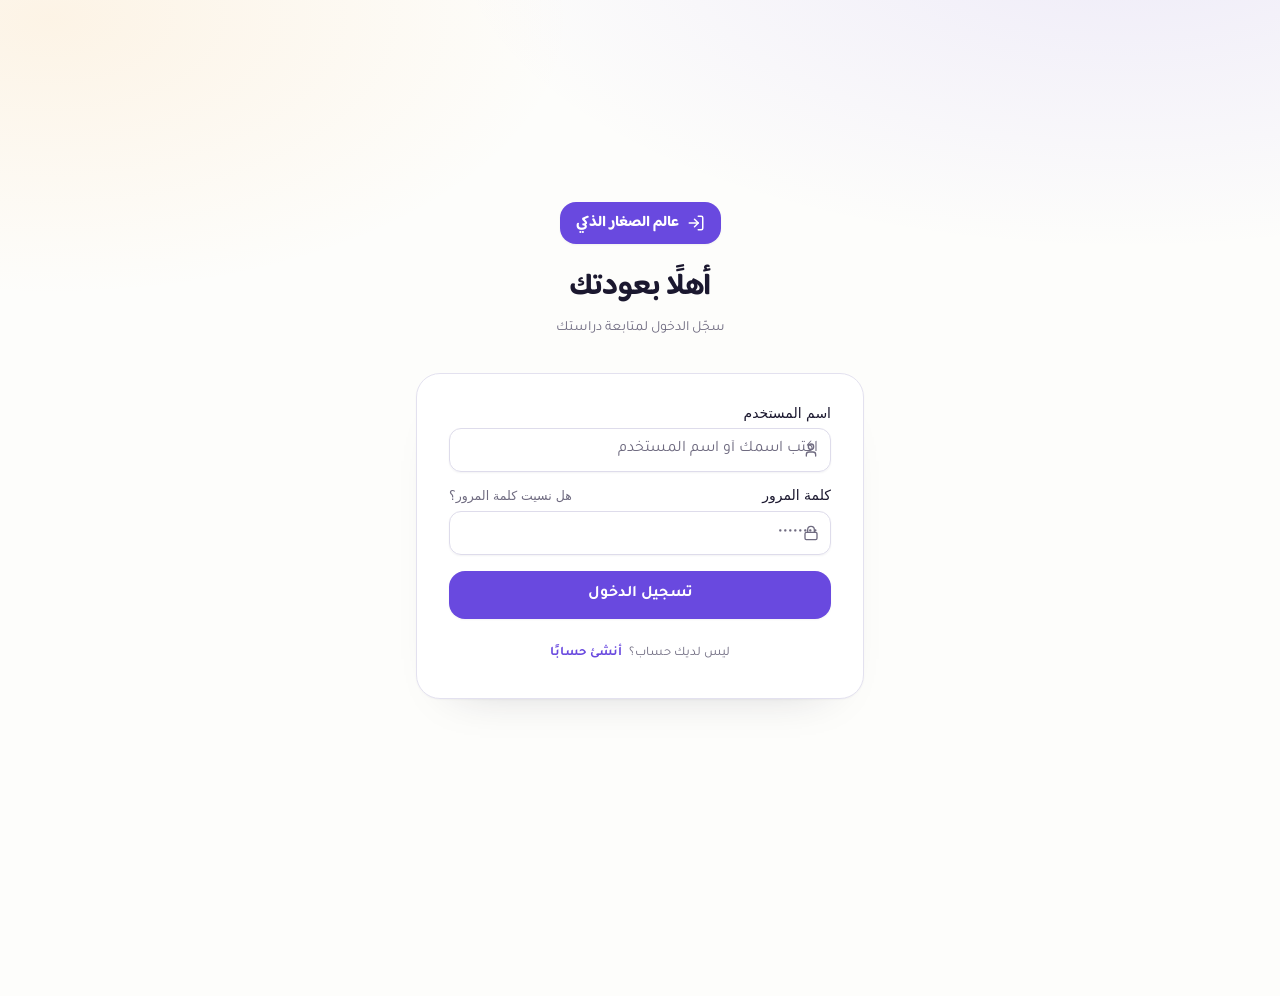
==== commit 94f8b9eb: "????? index.html" ====
--- a/index.html
+++ b/index.html
@@ -9,7 +9,7 @@
   <link rel="preconnect" href="https://fonts.googleapis.com">
   <link rel="preconnect" href="https://fonts.gstatic.com" crossorigin>
   <link href="https://fonts.googleapis.com/css2?family=Baloo+Bhaijaan+2:wght@400..800&family=Tajawal:wght@300;400;500;700&display=swap" rel="stylesheet">
-  <link rel="stylesheet" href="styles.css?v=18">
+  <link rel="stylesheet" href="styles.css?v=19">
 </head>
 <body>
 
@@ -72,18 +72,6 @@
         </div>
 
         <div class="card login-card">
-          <button type="button" class="btn-google" id="googleBtn">
-            <svg viewBox="0 0 24 24" aria-hidden="true">
-              <path d="M22.56 12.25c0-.78-.07-1.53-.2-2.25H12v4.26h5.92a5.06 5.06 0 0 1-2.2 3.32v2.77h3.57c2.08-1.92 3.28-4.74 3.28-8.1z" fill="#4285F4"/>
-              <path d="M12 23c2.97 0 5.46-.98 7.28-2.66l-3.57-2.77c-.98.66-2.23 1.06-3.71 1.06-2.86 0-5.29-1.93-6.16-4.53H2.18v2.84C3.99 20.53 7.7 23 12 23z" fill="#34A853"/>
-              <path d="M5.84 14.09c-.22-.66-.35-1.36-.35-2.09s.13-1.43.35-2.09V7.07H2.18C1.43 8.55 1 10.22 1 12s.43 3.45 1.18 4.93l2.85-2.22.81-.62z" fill="#FBBC05"/>
-              <path d="M12 5.38c1.62 0 3.06.56 4.21 1.64l3.15-3.15C17.45 2.09 14.97 1 12 1 7.7 1 3.99 3.47 2.18 7.07l3.66 2.84c.87-2.6 3.3-4.53 6.16-4.53z" fill="#EA4335"/>
-            </svg>
-            المتابعة بحساب Google
-          </button>
-
-          <div class="divider"><span>أو</span></div>
-
           <form id="loginForm" class="login-form" novalidate>
             <div class="field">
               <label class="field-label" for="loginUsername">اسم المستخدم</label>
@@ -421,7 +409,7 @@
 
   </main>
 
-  <script src="data.js?v=18"></script>
-  <script src="app.js?v=18"></script>
+  <script src="data.js?v=19"></script>
+  <script src="app.js?v=19"></script>
 </body>
 </html>
--- a/styles.css
+++ b/styles.css
@@ -2672,3 +2672,82 @@
     scroll-behavior: auto !important;
   }
 }
+
+/* ============ تحديث v18: الصوت وتكبير الخط ============ */
+.textsize-btn {
+  width: 40px;
+  height: 40px;
+  font-family: var(--font-heading);
+  font-size: 14px;
+  font-weight: 800;
+  letter-spacing: -0.02em;
+  color: var(--primary);
+  border-color: rgba(105, 73, 223, 0.28);
+  background: var(--primary-soft);
+}
+
+.textsize-btn:hover {
+  background: rgba(105, 73, 223, 0.16);
+}
+
+@media (max-width: 639px) {
+  .textsize-btn {
+    display: none !important;
+  }
+}
+
+html.text-lg {
+  zoom: 1.12;
+}
+
+.q-actions {
+  display: flex;
+  flex-wrap: wrap;
+  gap: 8px;
+  margin-top: 12px;
+}
+
+.listen-btn {
+  gap: 8px;
+}
+
+.listen-btn .listen-ico {
+  display: inline-flex;
+  align-items: center;
+}
+
+.listen-btn .listen-ico svg {
+  width: 15px;
+  height: 15px;
+}
+
+.listen-btn.speaking {
+  border-color: var(--primary);
+  background: var(--primary-soft);
+  color: var(--primary);
+}
+
+.mic-btn {
+  gap: 8px;
+}
+
+.mic-btn.listening {
+  border-color: var(--destructive);
+  background: rgba(220, 38, 38, 0.08);
+  color: var(--destructive);
+}
+
+.mic-btn.listening svg {
+  animation: micPulse 1.1s ease-in-out infinite;
+}
+
+@keyframes micPulse {
+  0%, 100% { opacity: 1; transform: scale(1); }
+  50% { opacity: 0.45; transform: scale(0.9); }
+}
+
+.attach-notice.is-error {
+  border-color: #f6cdcd;
+  background: #fef3f2;
+  color: #8f1d1d;
+}
